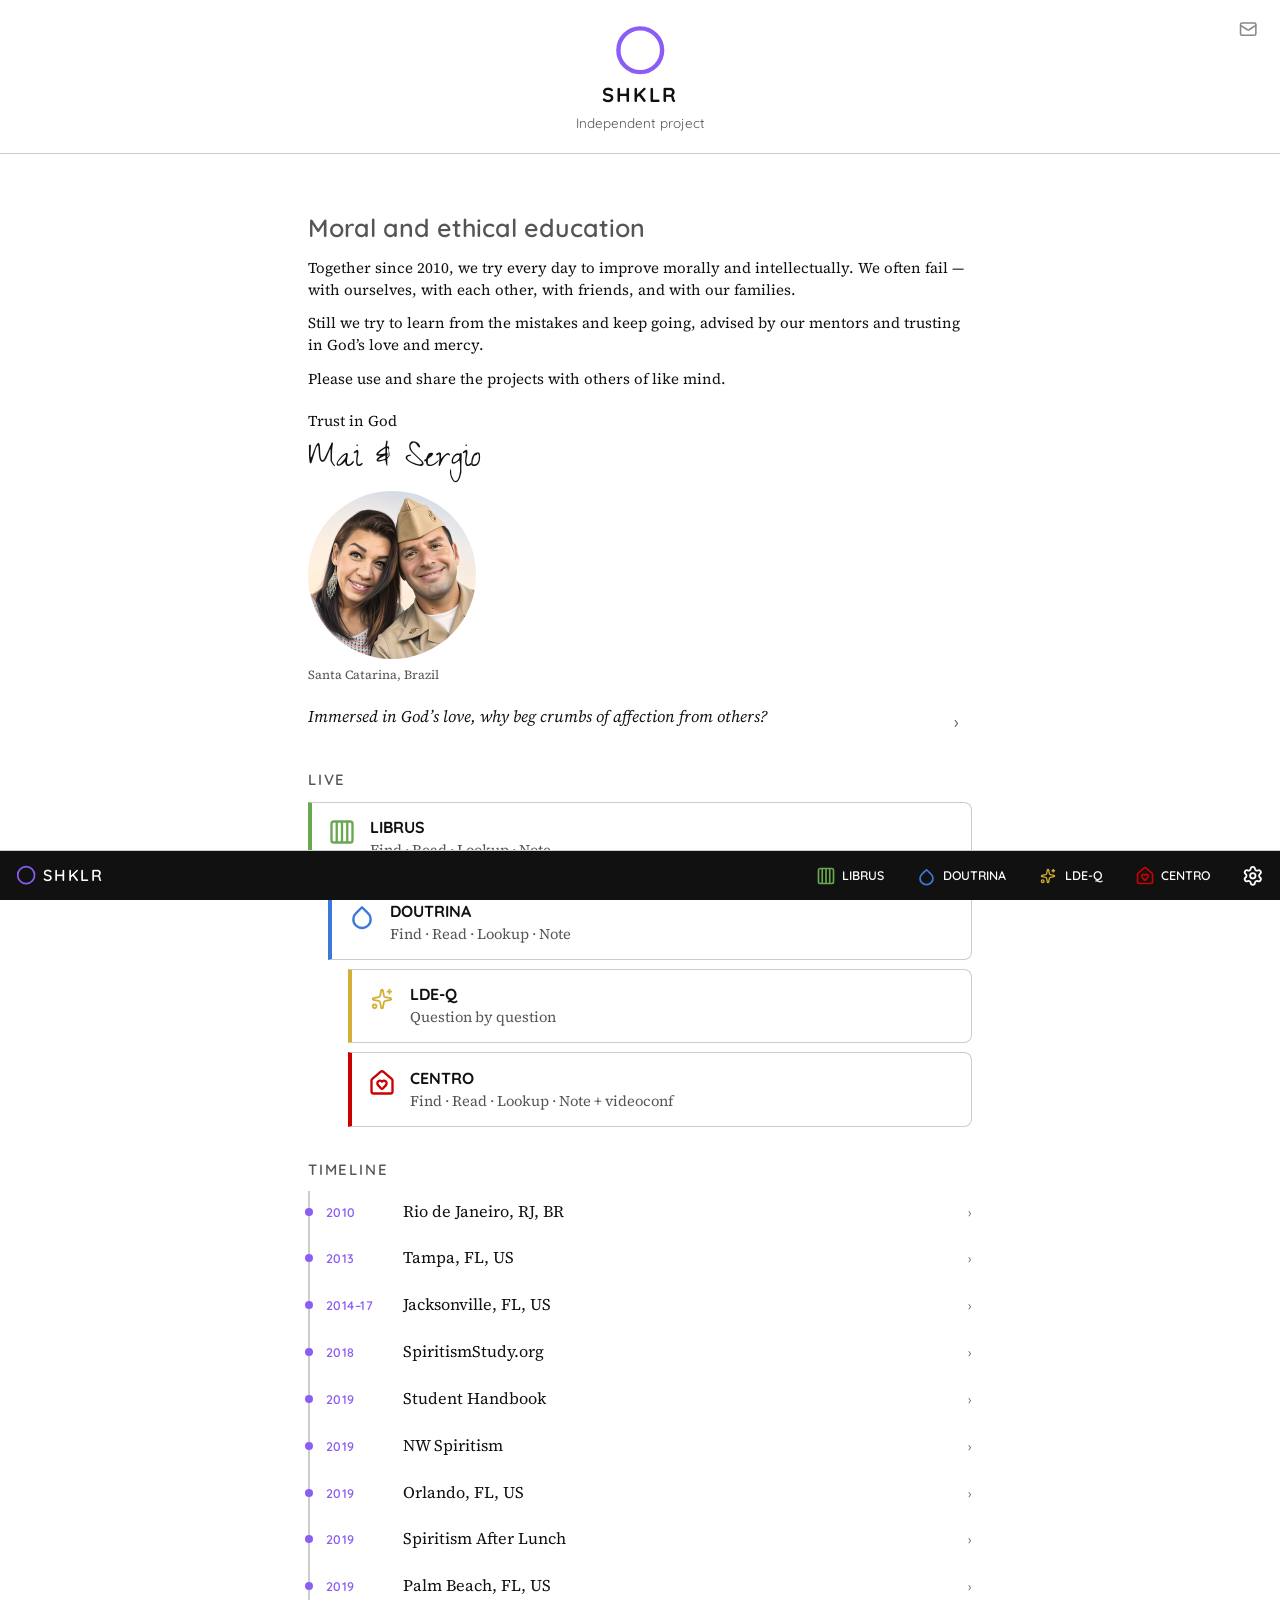
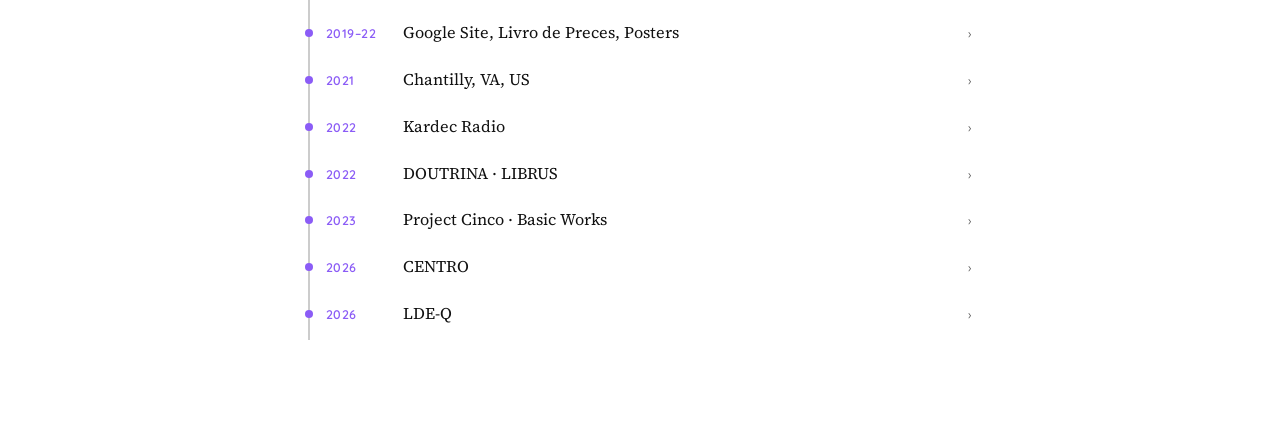
==== index.html @ 0d5dbac1 "Show location as Santa Catarina, Brasil/Brazil" ====
<!DOCTYPE html>
<html lang="pt-BR" data-theme="sys">
<head>
 <meta charset="utf-8">
 <meta name="viewport" content="width=device-width, initial-scale=1, viewport-fit=cover">
 <title>SHKLR</title>
 <meta name="description" content="SHKLR — independent project for moral and ethical education. Português e English.">
 <meta name="author" content="sergioSHKLR">
 <meta name="theme-color" content="#fff" media="(prefers-color-scheme: light)" id="meta-theme-color-light">
 <meta name="theme-color" content="#1a1a1a" media="(prefers-color-scheme: dark)" id="meta-theme-color-dark">
 <meta name="theme-color" content="#fff" id="meta-theme-color">
 <meta name="apple-mobile-web-app-title" content="SHKLR">
 <meta name="apple-mobile-web-app-status-bar-style" content="black-translucent">
 <meta name="apple-mobile-web-app-capable" content="yes">
 <meta name="mobile-web-app-capable" content="yes">
 <link rel="preconnect" href="https://fonts.googleapis.com">
 <link rel="preconnect" href="https://fonts.gstatic.com" crossorigin>
 <link rel="stylesheet" href="https://fonts.googleapis.com/css2?family=Quicksand:wght@500;600;700&family=Source+Serif+4:opsz,wght@8..60,400;8..60,600&family=Zeyada&display=swap" media="print" onload="this.media='all'">
 <noscript><link rel="stylesheet" href="https://fonts.googleapis.com/css2?family=Quicksand:wght@500;600;700&family=Source+Serif+4:opsz,wght@8..60,400;8..60,600&family=Zeyada&display=swap"></noscript>
 <link rel="icon" href="./favicon.svg?v=2" type="image/svg+xml">
 <link rel="apple-touch-icon" href="./pwa/shklr-apple-touch-icon.png" sizes="180x180">
 <link rel="manifest" href="./manifest.webmanifest">
 <link rel="stylesheet" href="./site.css?v=app2">

</head>
<body>
 <header id="mast"><a id="mail-link" href="https://mail.hover.com/" title="correio" aria-label="correio"><svg viewBox="0 0 24 24" fill="none" stroke="currentColor" stroke-width="2" stroke-linecap="round" stroke-linejoin="round" aria-hidden="true"><path d="m22 7-8.991 5.727a2 2 0 0 1-2.009 0L2 7"/><rect x="2" y="4" width="20" height="16" rx="2"/></svg></a><div class="library-mark" aria-hidden="true"><svg class="logo-mark" viewBox="0 0 24 24" fill="none" stroke="currentColor" stroke-width="2" stroke-linecap="round" stroke-linejoin="round" aria-hidden="true"><circle cx="12" cy="12" r="10"/></svg></div><h1 id="brand"><span>SHKLR</span></h1><p class="library-cta" id="tagline-pt">Projeto independente</p><p class="library-cta" id="tagline-en" hidden>Independent project</p></header>
<div class="wrap">
 <main id="panel-pt" lang="pt-BR">
 <h1>Educação moral e ética</h1>
 <p>Juntos desde 2010, todo dia tentamos nos aperfeiçoar na moralidade e na intelectualidade. Frequentemente falhamos — com nós mesmos, um com o outro, com amigos e com as famílias.</p>
 <p>Ainda assim, tentamos aprender com os erros e seguir em frente, aconselhados pelos mentores e confiantes no amor e na misericórdia de Deus.</p>
 <p>Use e compartilhe os projetos com quem pensa de modo semelhante.</p>
 <div class="sign"><p>Confiem em Deus</p><p class="names">Mai &amp; Sergio</p><button type="button" class="portrait" data-portrait="./images/us-illustrated.jpg" data-portrait-title-pt="Mai e Sergio" data-portrait-title-en="Mai and Sergio"><img src="./images/us-illustrated-card.jpg" width="168" height="168" alt="Mai e Sergio — ilustração"></button><p class="place">Santa Catarina, Brasil</p></div>
 <figure class="thought">
  <blockquote data-thought></blockquote>
  <button type="button" data-thought-next aria-label="Próximo pensamento">›</button>
 </figure>
 <h2>Ao vivo</h2>
 <nav class="live" aria-label="Ao vivo">
 <a class="card librus" href="https://librus.app"><img class="mark" src="./brand/librus-favicon-dark.svg" alt=""><span><strong>LIBRUS</strong><span class="muted">Ache · Leia · Consulte · Anote</span></span></a>
 <a class="card doutrina nest-1" href="https://doutrina.org"><img class="mark" src="./brand/doutrina-favicon-dark.svg" alt=""><span><strong>DOUTRINA</strong><span class="muted">Ache · Leia · Consulte · Anote</span></span></a>
 <a class="card lde-q nest-2" href="https://lde.doutrina.org"><img class="mark" src="./brand/lde-favicon.svg" alt=""><span><strong>LDE-Q</strong><span class="muted">Pergunta a pergunta</span></span></a>
 <a class="card centro nest-2" href="https://centro.doutrina.org"><img class="mark" src="./brand/centro-favicon-dark.svg" alt=""><span><strong>CENTRO</strong><span class="muted">Ache · Leia · Consulte · Anote + videoconf</span></span></a>
 </nav>
 <h2>Linha do Tempo</h2>
 <ol class="tl">
  <li><button type="button" aria-expanded="false"><time>2010</time><span class="ttl">Rio de Janeiro, RJ, BR</span><span class="chev" aria-hidden="true">›</span></button><div class="tl-body" hidden><p>6 de agosto, primeiro encontro presencial. O namoro começou online.</p></div></li>
  <li><button type="button" aria-expanded="false"><time>2013</time><span class="ttl">Tampa, FL, US</span><span class="chev" aria-hidden="true">›</span></button><div class="tl-body" hidden><p><a href="https://tampaspiritism.org/">André Luiz</a>, depois <a href="https://www.loveandwisdom.org/">Love &amp; Wisdom</a> (Largo, FL, US). Trabalhadores nos dois. Kardec em sequência, PT depois EN.</p></div></li>
  <li><button type="button" aria-expanded="false"><time>2014–17</time><span class="ttl">Jacksonville, FL, US</span><span class="chev" aria-hidden="true">›</span></button><div class="tl-body" hidden><p>Seeds of Love.</p></div></li>
  <li><button type="button" aria-expanded="false"><time>2018</time><span class="ttl">SpiritismStudy.org</span><span class="chev" aria-hidden="true">›</span></button><div class="tl-body" hidden><p>Começou.</p></div></li>
  <li><button type="button" aria-expanded="false"><time>2019</time><span class="ttl">Apostila de Estudante</span><span class="chev" aria-hidden="true">›</span></button><div class="tl-body" hidden><p><a href="https://www.amazon.com/dp/1796210897"><em>Spirits’ Book (Study Aid)</em></a> e <em>O Livro dos Espíritos: Apostila</em>. Só as perguntas. Fora de catálogo.</p></div></li>
  <li><button type="button" aria-expanded="false"><time>2019</time><span class="ttl">NW Spiritism</span><span class="chev" aria-hidden="true">›</span></button><div class="tl-body" hidden><p>19 mai 2019. <a href="https://www.youtube.com/watch?v=FshMkANhczw">Entrevista</a>, <a href="https://www.youtube.com/watch?v=MbuOY65CDBA">Brian Foster</a>. <a href="https://www.amazon.com/author/brianfoster">Livros</a>.</p></div></li>
  <li><button type="button" aria-expanded="false"><time>2019</time><span class="ttl">Orlando, FL, US</span><span class="chev" aria-hidden="true">›</span></button><div class="tl-body" hidden><p>12 jul 2019. <a href="https://www.youtube.com/watch?v=LefkDINBj0c">Haverão Falsos Cristos e Falsos Profetas</a>, na <a href="https://www.plenitudess.org/">Plenitude Spiritist Society</a>.</p></div></li>
  <li><button type="button" aria-expanded="false"><time>2019</time><span class="ttl">Spiritism After Lunch</span><span class="chev" aria-hidden="true">›</span></button><div class="tl-body" hidden><p><a href="https://www.youtube.com/watch?v=0mGbwvhNntQ">15 jul 2019</a>, <a href="https://www.youtube.com/watch?v=hU44GwVMAVU">16 jul 2019</a>. Discover Spiritism Network.</p></div></li>
  <li><button type="button" aria-expanded="false"><time>2019</time><span class="ttl">Palm Beach, FL, US</span><span class="chev" aria-hidden="true">›</span></button><div class="tl-body" hidden><p>24 out 2019. <a href="https://www.youtube.com/watch?v=7Dn8bGOyr0c">Spiritist Dissemination</a>.</p></div></li>
  <li><button type="button" aria-expanded="false"><time>2019–22</time><span class="ttl">Google Site, Livro de Preces, Posters</span><span class="chev" aria-hidden="true">›</span></button><div class="tl-body" hidden><p>O site de mil páginas era o mesmo corte. É a base do LDE-Q. shklr.org em 30 nov 2019. <a href="https://raw.githubusercontent.com/sergioSHKLR/shklr.org/main/.github/preces.pdf">Preces</a> (ESE 28). Posters 11×17: <a href="https://raw.githubusercontent.com/sergioSHKLR/shklr.org/main/.github/protector-portrait.pdf" data-poster data-png="./images/protector-portrait.png" data-title-pt="Protector" data-title-en="Protector">Protector</a>, <a href="https://raw.githubusercontent.com/sergioSHKLR/shklr.org/main/.github/anguish-portrait.pdf" data-poster data-png="./images/anguish-portrait.png" data-title-pt="Anguish" data-title-en="Anguish">Anguish</a>.</p></div></li>
  <li><button type="button" aria-expanded="false"><time>2021</time><span class="ttl">Chantilly, VA, US</span><span class="chev" aria-hidden="true">›</span></button><div class="tl-body" hidden><p>29 jun 2021. <a href="https://www.youtube.com/watch?v=7CuXui7pMqY">Prayers for the Soul</a> e <a href="https://www.youtube.com/watch?v=nRCuEHjNk9E">Seek and You Shall Find</a>, na <a href="https://www.ssvirginia.org">Spiritist Society of Virginia</a>.</p></div></li>
  <li><button type="button" aria-expanded="false"><time>2022</time><span class="ttl">Kardec Radio</span><span class="chev" aria-hidden="true">›</span></button><div class="tl-body" hidden><p>2 out 2022. <a href="https://www.youtube.com/watch?v=p3vUbQEjYKI">Entrevista</a>, Vanessa Anseloni.</p></div></li>
  <li><button type="button" aria-expanded="false"><time>2022</time><span class="ttl">DOUTRINA · LIBRUS</span><span class="chev" aria-hidden="true">›</span></button><div class="tl-body" hidden><p>doutrina.org em 22 mai 2022, em Tampa, FL, US. LIBRUS no mesmo ano. Depois Santa Catarina, Brasil, Richmond, TX, US, Rosenberg, TX, US e de volta a Santa Catarina, Brasil. Fonte, sequência, consulta, anotação.</p></div></li>
  <li><button type="button" aria-expanded="false"><time>2023</time><span class="ttl">Projeto Cinco · Obras Básicas</span><span class="chev" aria-hidden="true">›</span></button><div class="tl-body" hidden><p>Cinco: cinco obras, 5 páginas/dia, <a href="https://calendar.google.com/calendar/embed?src=cg95tgf9arl4uhneck72bf7fnk%40group.calendar.google.com&ctz=America%2FChicago">calendário público</a>. Encerrado como método. <a href="https://raw.githubusercontent.com/sergioSHKLR/shklr.org/main/.github/obras-b%C3%A1sicas.pdf" data-poster data-png="./images/obras-b%C3%A1sicas.png" data-title-pt="Obras básicas" data-title-en="Basic works">Obras básicas</a> permanece como arquivo.</p></div></li>
  <li><button type="button" aria-expanded="false"><time>2026</time><span class="ttl">CENTRO</span><span class="chev" aria-hidden="true">›</span></button><div class="tl-body" hidden><p>centro.doutrina.org. A casa.</p></div></li>
  <li><button type="button" aria-expanded="false"><time>2026</time><span class="ttl">LDE-Q</span><span class="chev" aria-hidden="true">›</span></button><div class="tl-body" hidden><p>lde.doutrina.org. O Livro dos Espíritos, pergunta a pergunta, a partir do site de mil páginas. Anote, comente, compartilhe.</p></div></li>
 </ol>
 </main>
 <main id="panel-en" lang="en" hidden>
 <h1>Moral and ethical education</h1>
 <p>Together since 2010, we try every day to improve morally and intellectually. We often fail — with ourselves, with each other, with friends, and with our families.</p>
 <p>Still we try to learn from the mistakes and keep going, advised by our mentors and trusting in God’s love and mercy.</p>
 <p>Please use and share the projects with others of like mind.</p>
 <div class="sign"><p>Trust in God</p><p class="names">Mai &amp; Sergio</p><button type="button" class="portrait" data-portrait="./images/us-illustrated.jpg" data-portrait-title-pt="Mai e Sergio" data-portrait-title-en="Mai and Sergio"><img src="./images/us-illustrated-card.jpg" width="168" height="168" alt="Mai and Sergio — illustration"></button><p class="place">Santa Catarina, Brazil</p></div>
 <figure class="thought">
  <blockquote data-thought></blockquote>
  <button type="button" data-thought-next aria-label="Next thought">›</button>
 </figure>
 <h2>Live</h2>
 <nav class="live" aria-label="Live">
 <a class="card librus" href="https://librus.app"><img class="mark" src="./brand/librus-favicon-dark.svg" alt=""><span><strong>LIBRUS</strong><span class="muted">Find · Read · Lookup · Note</span></span></a>
 <a class="card doutrina nest-1" href="https://doutrina.org"><img class="mark" src="./brand/doutrina-favicon-dark.svg" alt=""><span><strong>DOUTRINA</strong><span class="muted">Find · Read · Lookup · Note</span></span></a>
 <a class="card lde-q nest-2" href="https://lde.doutrina.org"><img class="mark" src="./brand/lde-favicon.svg" alt=""><span><strong>LDE-Q</strong><span class="muted">Question by question</span></span></a>
 <a class="card centro nest-2" href="https://centro.doutrina.org"><img class="mark" src="./brand/centro-favicon-dark.svg" alt=""><span><strong>CENTRO</strong><span class="muted">Find · Read · Lookup · Note + videoconf</span></span></a>
 </nav>
 <h2>Timeline</h2>
 <ol class="tl">
  <li><button type="button" aria-expanded="false"><time>2010</time><span class="ttl">Rio de Janeiro, RJ, BR</span><span class="chev" aria-hidden="true">›</span></button><div class="tl-body" hidden><p>6 August, first meeting in person. Dating had begun online.</p></div></li>
  <li><button type="button" aria-expanded="false"><time>2013</time><span class="ttl">Tampa, FL, US</span><span class="chev" aria-hidden="true">›</span></button><div class="tl-body" hidden><p><a href="https://tampaspiritism.org/">André Luiz</a>, then <a href="https://www.loveandwisdom.org/">Love &amp; Wisdom</a> (Largo, FL, US). Workers at both. Kardec in sequence, PT then EN.</p></div></li>
  <li><button type="button" aria-expanded="false"><time>2014–17</time><span class="ttl">Jacksonville, FL, US</span><span class="chev" aria-hidden="true">›</span></button><div class="tl-body" hidden><p>Seeds of Love.</p></div></li>
  <li><button type="button" aria-expanded="false"><time>2018</time><span class="ttl">SpiritismStudy.org</span><span class="chev" aria-hidden="true">›</span></button><div class="tl-body" hidden><p>Started.</p></div></li>
  <li><button type="button" aria-expanded="false"><time>2019</time><span class="ttl">Student Handbook</span><span class="chev" aria-hidden="true">›</span></button><div class="tl-body" hidden><p><a href="https://www.amazon.com/dp/1796210897"><em>Spirits’ Book (Study Aid)</em></a> and <em>O Livro dos Espíritos: Apostila</em>. Questions only. Out of print.</p></div></li>
  <li><button type="button" aria-expanded="false"><time>2019</time><span class="ttl">NW Spiritism</span><span class="chev" aria-hidden="true">›</span></button><div class="tl-body" hidden><p>19 May 2019. <a href="https://www.youtube.com/watch?v=FshMkANhczw">Interview</a>, <a href="https://www.youtube.com/watch?v=MbuOY65CDBA">Brian Foster</a>. <a href="https://www.amazon.com/author/brianfoster">Books</a>.</p></div></li>
  <li><button type="button" aria-expanded="false"><time>2019</time><span class="ttl">Orlando, FL, US</span><span class="chev" aria-hidden="true">›</span></button><div class="tl-body" hidden><p>12 Jul 2019. <a href="https://www.youtube.com/watch?v=LefkDINBj0c">Haverão Falsos Cristos e Falsos Profetas</a>, at the <a href="https://www.plenitudess.org/">Plenitude Spiritist Society</a>.</p></div></li>
  <li><button type="button" aria-expanded="false"><time>2019</time><span class="ttl">Spiritism After Lunch</span><span class="chev" aria-hidden="true">›</span></button><div class="tl-body" hidden><p><a href="https://www.youtube.com/watch?v=0mGbwvhNntQ">15 Jul 2019</a>, <a href="https://www.youtube.com/watch?v=hU44GwVMAVU">16 Jul 2019</a>. Discover Spiritism Network.</p></div></li>
  <li><button type="button" aria-expanded="false"><time>2019</time><span class="ttl">Palm Beach, FL, US</span><span class="chev" aria-hidden="true">›</span></button><div class="tl-body" hidden><p>24 Oct 2019. <a href="https://www.youtube.com/watch?v=7Dn8bGOyr0c">Spiritist Dissemination</a>.</p></div></li>
  <li><button type="button" aria-expanded="false"><time>2019–22</time><span class="ttl">Google Site, Livro de Preces, Posters</span><span class="chev" aria-hidden="true">›</span></button><div class="tl-body" hidden><p>The thousand-page site was the same cut. It is the basis of LDE-Q. shklr.org 30 Nov 2019. <a href="https://raw.githubusercontent.com/sergioSHKLR/shklr.org/main/.github/preces.pdf">Prayers</a> (Gospel ch. 28). 11×17 posters: <a href="https://raw.githubusercontent.com/sergioSHKLR/shklr.org/main/.github/protector-portrait.pdf" data-poster data-png="./images/protector-portrait.png" data-title-pt="Protector" data-title-en="Protector">Protector</a>, <a href="https://raw.githubusercontent.com/sergioSHKLR/shklr.org/main/.github/anguish-portrait.pdf" data-poster data-png="./images/anguish-portrait.png" data-title-pt="Anguish" data-title-en="Anguish">Anguish</a>.</p></div></li>
  <li><button type="button" aria-expanded="false"><time>2021</time><span class="ttl">Chantilly, VA, US</span><span class="chev" aria-hidden="true">›</span></button><div class="tl-body" hidden><p>29 Jun 2021. <a href="https://www.youtube.com/watch?v=7CuXui7pMqY">Prayers for the Soul</a> and <a href="https://www.youtube.com/watch?v=nRCuEHjNk9E">Seek and You Shall Find</a>, at the <a href="https://www.ssvirginia.org">Spiritist Society of Virginia</a>.</p></div></li>
  <li><button type="button" aria-expanded="false"><time>2022</time><span class="ttl">Kardec Radio</span><span class="chev" aria-hidden="true">›</span></button><div class="tl-body" hidden><p>2 Oct 2022. <a href="https://www.youtube.com/watch?v=p3vUbQEjYKI">Interview</a>, Vanessa Anseloni.</p></div></li>
  <li><button type="button" aria-expanded="false"><time>2022</time><span class="ttl">DOUTRINA · LIBRUS</span><span class="chev" aria-hidden="true">›</span></button><div class="tl-body" hidden><p>doutrina.org 22 May 2022, in Tampa, FL, US. LIBRUS the same year. Then Santa Catarina, Brazil, Richmond, TX, US, Rosenberg, TX, US, and back to Santa Catarina, Brazil. Source, sequence, lookup, note.</p></div></li>
  <li><button type="button" aria-expanded="false"><time>2023</time><span class="ttl">Project Cinco · Basic Works</span><span class="chev" aria-hidden="true">›</span></button><div class="tl-body" hidden><p>Cinco: five works, 5 pages/day, <a href="https://calendar.google.com/calendar/embed?src=cg95tgf9arl4uhneck72bf7fnk%40group.calendar.google.com&ctz=America%2FChicago">public calendar</a>. Method closed. <a href="https://raw.githubusercontent.com/sergioSHKLR/shklr.org/main/.github/obras-b%C3%A1sicas.pdf" data-poster data-png="./images/obras-b%C3%A1sicas.png" data-title-pt="Obras básicas" data-title-en="Basic works">Basic works</a> remains as a file.</p></div></li>
  <li><button type="button" aria-expanded="false"><time>2026</time><span class="ttl">CENTRO</span><span class="chev" aria-hidden="true">›</span></button><div class="tl-body" hidden><p>centro.doutrina.org. The house.</p></div></li>
  <li><button type="button" aria-expanded="false"><time>2026</time><span class="ttl">LDE-Q</span><span class="chev" aria-hidden="true">›</span></button><div class="tl-body" hidden><p>lde.doutrina.org. The Spirits’ Book, question by question, from the thousand-page site. Note, comment, share.</p></div></li>
 </ol>
 </main>
 </div>
 <footer id="bar">
 <span id="bar-title"><svg class="logo-mark" viewBox="0 0 24 24" fill="none" stroke="currentColor" stroke-width="2" stroke-linecap="round" stroke-linejoin="round" aria-hidden="true"><circle cx="12" cy="12" r="10"/></svg> SHKLR</span>
 <div id="bar-end">
 <a href="https://librus.app" title="LIBRUS"><img src="./brand/librus-favicon-dark.svg" alt=""><span>LIBRUS</span></a>
 <a href="https://doutrina.org" title="DOUTRINA"><img src="./brand/doutrina-favicon-dark.svg" alt=""><span>DOUTRINA</span></a>
 <a href="https://lde.doutrina.org" title="LDE-Q"><img src="./brand/lde-favicon.svg" alt=""><span>LDE-Q</span></a>
 <a href="https://centro.doutrina.org" title="CENTRO"><img src="./brand/centro-favicon-dark.svg" alt=""><span>CENTRO</span></a>
<button type="button" id="btn-settings" aria-expanded="false" aria-controls="settings" title="Ajustes" aria-label="Ajustes"><svg viewBox="0 0 24 24" fill="none" stroke="currentColor" stroke-width="2" stroke-linecap="round" stroke-linejoin="round" aria-hidden="true"><path d="M9.671 4.136a2.34 2.34 0 0 1 4.659 0 2.34 2.34 0 0 0 3.319 1.915 2.34 2.34 0 0 1 2.33 4.033 2.34 2.34 0 0 0 0 3.831 2.34 2.34 0 0 1-2.33 4.033 2.34 2.34 0 0 0-3.319 1.915 2.34 2.34 0 0 1-4.659 0 2.34 2.34 0 0 0-3.32-1.915 2.34 2.34 0 0 1-2.33-4.033 2.34 2.34 0 0 0 0-3.831A2.34 2.34 0 0 1 6.35 6.051a2.34 2.34 0 0 0 3.319-1.915"/><circle cx="12" cy="12" r="3"/></svg></button>
 </div>
 </footer>
 <div id="scrim" hidden></div>
<div id="viewer" class="modal" hidden role="dialog" aria-modal="true" aria-labelledby="viewer-title">
<header><span id="viewer-title"></span><a id="viewer-pdf" class="viewer-pdf" hidden>PDF</a><button type="button" id="btn-close-viewer" aria-label="Close"><svg viewBox="0 0 24 24" fill="none" stroke="currentColor" stroke-width="2" stroke-linecap="round" stroke-linejoin="round" aria-hidden="true"><path d="M18 6 6 18"/><path d="m6 6 12 12"/></svg></button></header>
<div class="stage"><img id="viewer-img" alt="" hidden><iframe id="viewer-frame" title="PDF" hidden></iframe></div>
</div>
<div id="settings" class="modal" hidden role="dialog" aria-modal="true" aria-labelledby="settings-title">
 <header>
 <span id="settings-title">Ajustes</span>
 <button type="button" id="btn-close-settings" aria-label="Close"><svg viewBox="0 0 24 24" fill="none" stroke="currentColor" stroke-width="2" stroke-linecap="round" stroke-linejoin="round" aria-hidden="true"><path d="M18 6 6 18"/><path d="m6 6 12 12"/></svg></button>
 </header>
 <div>
 <fieldset>
 <legend id="set-lang-legend">Idioma</legend>
 <label><input type="radio" name="ui-lang" value="pt" checked> <span>Português</span></label>
 <label><input type="radio" name="ui-lang" value="en"> <span>English</span></label>
 </fieldset>
 <fieldset>
 <legend id="set-theme-legend">Tema</legend>
 <label><input type="radio" name="ui-theme" value="sys" checked> <span id="set-sys">Sistema</span></label>
 <label><input type="radio" name="ui-theme" value="light"> <span id="set-light">Claro</span></label>
 <label><input type="radio" name="ui-theme" value="dark"> <span id="set-dark">Escuro</span></label>
 </fieldset>
 <fieldset>
 <legend id="set-about-legend">Sobre</legend>
 <p class="settings-meta"><span class="settings-ver"></span></p>
 <p class="settings-meta"><a id="set-legal" href="./legal/">Aviso legal</a></p>
 </fieldset>
 </div>
 </div>
 <script src="./site.js?v=app2" defer></script>
 <script src="./upd.js?v=app3" defer></script>
</body>
</html>
---- site.css ----
:root, html[data-theme="dark"] {
 color-scheme: dark;
 --bg: #1a1a1a; --fg: #f0f0f0; --muted: #a0a0a0; --line: #333; --lift: #242424;
 --librus: #6aa84f; --doutrina: #3c78d8; --centro: #cc0000; --lde: #d4af37; --shklr: #8b5cf6; --brand: #8b5cf6;
 --bar: #000; --bar-fg: #fff; --border: #444;
 --sans: "Quicksand", system-ui, sans-serif;
 --serif: "Source Serif 4", "Source Serif Pro", Georgia, "Times New Roman", serif;
 --hand: "Zeyada", cursive;
 --chrome: 50px; --ctrl-h: 50px;
 --safe-bottom: env(safe-area-inset-bottom, 0px);
 --chrome-bottom: calc(var(--chrome) + var(--safe-bottom));
 }
 html[data-theme="light"] {
 color-scheme: light;
 --bg: #fff; --fg: #111; --muted: #555; --line: #ccc; --lift: #ececec;
 --librus: #6aa84f; --doutrina: #3c78d8; --centro: #cc0000; --lde: #d4af37; --shklr: #8b5cf6; --brand: #8b5cf6;
 --bar: #111; --bar-fg: #fff; --border: #ccc;
 }
 @media (prefers-color-scheme: light) {
 html[data-theme="sys"] {
 color-scheme: light;
 --bg: #fff; --fg: #111; --muted: #555; --line: #ccc; --lift: #ece8e0;
 --librus: #6aa84f; --doutrina: #3c78d8; --centro: #cc0000; --lde: #d4af37; --shklr: #8b5cf6; --brand: #8b5cf6;
 --bar: #111; --bar-fg: #fff; --border: #ccc;
 }
 }
 * { box-sizing: border-box; }
 body { margin: 0; background: var(--bg); color: var(--fg); font-family: var(--serif); font-size: 15px; line-height: 1.45; }
 .wrap { max-width: 44rem; margin: 0 auto; padding: 1.5rem 1.25rem calc(var(--chrome-bottom) + 2rem); }
 header { text-align: center; margin-bottom: 2rem; }
 .logo-mark { width: 1.15em; height: 1.15em; color: var(--brand); }
 #bar-title .logo-mark { width: calc(1.35 * 15px); height: calc(1.35 * 15px); flex: none; }
 #bar button { background: transparent; border: none; border-radius: 0; color: var(--bar-fg); cursor: pointer; height: var(--ctrl-h); min-width: var(--ctrl-h); padding: 0 1rem; display: inline-flex; align-items: center; justify-content: center; font-family: var(--sans); }
 #bar button:hover, #bar button[aria-expanded="true"] { background: rgba(255,255,255,0.12); }
 #bar button svg { width: 1.35rem; height: 1.35rem; display: block; }
 #scrim { position: fixed; inset: 0; z-index: 520; background: rgba(0,0,0,.4); opacity: 0; pointer-events: none; transition: opacity .28s ease; }
 #scrim.is-open { opacity: 1; pointer-events: auto; display: block !important; }
 #settings, #contact, #viewer { position: fixed; left: 50%; top: 50%; background: var(--lift); color: var(--fg); border: 1px solid var(--line); border-radius: 12px; z-index: 530; display: flex; flex-direction: column; box-shadow: 0 16px 48px rgba(0,0,0,.28); transform: translate(-50%, -46%) scale(.96); opacity: 0; pointer-events: none; transition: transform .24s cubic-bezier(.22,1,.36,1), opacity .24s ease; }
 #settings { width: min(420px, 92vw); max-height: min(80vh, calc(100% - var(--chrome-bottom) - 2rem)); background: #fff; }
 html[data-theme="dark"] #settings { background: #0a0a0a; }
 @media (prefers-color-scheme: dark) { html[data-theme="sys"] #settings { background: #0a0a0a; } }
 #contact { width: min(640px, 94vw); max-height: min(86vh, calc(100% - var(--chrome-bottom) - 2rem)); }
 #viewer { width: min(980px, 96vw); height: min(88vh, calc(100% - var(--chrome-bottom) - 1.25rem)); }
 #settings.is-open, #contact.is-open, #viewer.is-open { transform: translate(-50%, -50%) scale(1); opacity: 1; pointer-events: auto; display: flex !important; }
 #settings > header, #contact > header, #viewer > header { display: flex; align-items: center; justify-content: space-between; flex: 0 0 var(--ctrl-h); height: var(--ctrl-h); padding: 0 .5rem 0 1rem; border-bottom: 1px solid var(--line); font-family: var(--sans); font-weight: 600; font-size: 15px; gap: .5rem; }
 #settings > header button, #contact > header button, #viewer > header button { width: var(--ctrl-h); height: var(--ctrl-h); padding: 0; border: none; background: transparent; color: var(--fg); display: flex; align-items: center; justify-content: center; cursor: pointer; flex: none; }
 #settings > header svg, #contact > header svg, #viewer > header svg { width: 1.25rem; height: 1.25rem; }
 #settings, #settings * { font-family: var(--sans); font-size: 15px; }
 #settings > div { padding: 1rem; overflow: auto; display: flex; flex-direction: column; gap: 1.25rem; }
 #settings .modal-hint { margin: 0; font-size: .85rem; color: var(--muted); line-height: 1.4; }
 #settings fieldset { border: 1px solid var(--line); border-radius: 10px; margin: 0; padding: .75rem 1rem; display: flex; flex-direction: column; gap: .45rem; }
 #settings legend { padding: 0 .35rem; font-size: 15px; color: var(--muted); }
 #settings label { display: flex; align-items: center; gap: .5rem; cursor: pointer; }
 #contact iframe { width: 100%; flex: 1 1 auto; min-height: 420px; border: 0; background: #fff; }
 #viewer > header a.viewer-pdf {
  margin-left: auto;
  font-family: var(--sans);
  font-size: .78rem;
  font-weight: 600;
  color: var(--fg);
  text-decoration: none;
  padding: .35rem .75rem;
  border: 1px solid var(--line);
  border-radius: 999px;
  white-space: nowrap;
}
#viewer > header a.viewer-pdf:hover { background: var(--lift); }
 #viewer .stage { flex: 1 1 auto; min-height: 0; overflow: auto; background: #111; display: flex; align-items: center; justify-content: center; }
 #viewer .stage img { max-width: 100%; max-height: 100%; object-fit: contain; }
 #viewer .stage iframe { width: 100%; height: 100%; border: 0; background: #fff; }
 h1 { font-family: var(--sans); font-size: 1.56rem; font-weight: 600; margin: 0 0 .7rem; color: var(--muted); }
 h2 { font-family: var(--sans); font-size: 0.936rem; font-weight: 600; letter-spacing: .12em; text-transform: uppercase; color: var(--muted); margin: 2rem 0 .65rem; }
 p { margin: 0 0 .75rem; }
 .muted { color: var(--muted); font-size: .92rem; }
 .sign { text-align: left; margin: 1.25rem 0 1.75rem; }
 .sign .names { font-family: var(--hand); font-size: 2.4rem; margin: .2rem 0 .55rem; line-height: 1; }
 .sign .place { margin: .45rem 0 0; font-family: var(--serif); font-size: .78rem; color: var(--muted); }
 .sign img { width: 168px; height: 168px; border-radius: 50%; object-fit: cover; display: block; }
 .sign button.portrait { display: block; width: 168px; max-width: 168px; margin: 0; margin-right: auto; text-align: left; padding: 0; border: 0; background: none; cursor: pointer; border-radius: 50%; }
 .card { display: flex; gap: .85rem; align-items: flex-start; color: var(--fg); text-decoration: none; border: 1px solid var(--line); border-left-width: 4px; border-radius: 0 8px 8px 0; padding: .85rem 1rem; margin: 0 0 .55rem; }
 .card:hover { background: var(--lift); }
 .card.librus { border-left-color: var(--librus); }
 .card.doutrina { border-left-color: var(--doutrina); }
 .card.lde-q { border-left-color: var(--lde); }
 .card.centro { border-left-color: var(--centro); }
 .card.nest-1 { margin-left: 1.25rem; }
 .card.nest-2 { margin-left: 2.5rem; }
 .card img.mark { width: 28px; height: 28px; flex: none; margin-top: 2px; }
 .card strong { display: block; font-family: var(--sans); font-size: 1rem; }
 .legal { font-size: .72rem; line-height: 1.45; color: var(--muted); }
#settings .settings-meta { margin: 0; }
#settings .settings-meta a { color: var(--brand); font-weight: 600; text-decoration: none; }
#settings .settings-meta a:hover { text-decoration: underline; }
 #bar { position: fixed; left: 0; right: 0; bottom: 0; z-index: 500; box-sizing: border-box; height: var(--chrome-bottom); min-height: var(--chrome-bottom); display: flex; align-items: stretch; padding-bottom: var(--safe-bottom); background: var(--bar); color: var(--bar-fg); border-top: 1px solid var(--border); font-family: var(--sans); }
 #bar-title { flex: 1 1 auto; min-width: 0; align-self: center; margin: 0; padding: 0 0.5rem 0 1rem; font-size: 1rem; font-weight: 600; letter-spacing: .1em; white-space: nowrap; overflow: hidden; text-overflow: ellipsis; color: var(--bar-fg); user-select: none; display: inline-flex; align-items: center; gap: .45rem; }
 #bar-end { display: flex; align-items: stretch; margin-left: auto; }
 #bar a { background: transparent; color: var(--bar-fg); text-decoration: none; height: var(--chrome); min-width: var(--chrome); padding: 0 1rem; display: inline-flex; align-items: center; justify-content: center; gap: 0.4rem; font-family: var(--sans); font-size: 0.78rem; font-weight: 600; }
 #bar a#bar-title {
  justify-content: flex-start;
  min-width: 0;
  flex: 1 1 auto;
  padding: 0 .5rem 0 1rem;
  font-size: 1rem;
  letter-spacing: .1em;
}
 #bar a:hover { background: rgba(255,255,255,0.12); }
 #bar a img { width: calc(1.35 * 15px); height: calc(1.35 * 15px); }
 @media (max-width: 720px) { #bar a span { display: none; } }
 [hidden] { display: none !important; }
#mast {
  box-sizing: border-box; width: 100vw; max-width: 100vw; position: relative;
  left: 50%; right: 50%; margin-left: -50vw; margin-right: -50vw;
  padding: 1.5rem 1.25rem 1.25rem; background: #fff; color: #111;
  display: flex; flex-direction: column; align-items: center; justify-content: center;
  text-align: center; gap: calc(0.45 * 15px); border-bottom: 1px solid var(--line); font-family: var(--sans);
}
html[data-theme="dark"] #mast { background: #111; color: #f0f0f0; border-bottom-color: #333; }
@media (prefers-color-scheme: dark) {
  html[data-theme="sys"] #mast { background: #111; color: #f0f0f0; border-bottom-color: #333; }
}
#mast .library-mark { width: calc(3.5 * 15px); height: calc(3.5 * 15px); color: var(--brand); display: flex; align-items: center; justify-content: center; }
#mast .library-mark svg { width: calc(3.5 * 15px); height: calc(3.5 * 15px); }
#mast h1 { margin: 0; font-family: var(--sans); font-size: calc(1.35 * 15px); font-weight: 700; letter-spacing: 0.1em; line-height: 1.2; color: var(--fg); }
#mast .library-cta { margin: 0; font-size: calc(0.9 * 15px); line-height: 1.35; color: #555; font-weight: 400; }
html[data-theme="dark"] #mast .library-cta { color: #a0a0a0; }
@media (prefers-color-scheme: dark) { html[data-theme="sys"] #mast .library-cta { color: #a0a0a0; } }
#mail-link { position: absolute; top: .6rem; right: .75rem; width: 40px; height: 40px; display: flex; align-items: center; justify-content: center; color: #888; text-decoration: none; border-radius: 8px; }
#mail-link:hover { color: var(--fg); background: rgba(0,0,0,.06); }
html[data-theme="dark"] #mail-link:hover { background: rgba(255,255,255,.08); }
#mail-link svg { width: 1.15rem; height: 1.15rem; }
#bar a#btn-wa svg { width: 1.35rem; height: 1.35rem; display: block; }
.tl { list-style: none; margin: 0; padding: 0; border-left: 2px solid var(--line); }
.tl li { position: relative; padding: 0 0 .35rem 1rem; }
.tl li::before { content: ""; position: absolute; left: -5px; top: 1.05rem; width: 8px; height: 8px; border-radius: 50%; background: var(--brand); }
.tl button { width: 100%; display: grid; grid-template-columns: 4.2rem 1fr auto; gap: .6rem; align-items: baseline; text-align: left; padding: .55rem 0; border: 0; background: none; color: inherit; font: inherit; cursor: pointer; }
.tl button time { font-family: var(--sans); font-size: .78rem; font-weight: 600; color: var(--brand); letter-spacing: .04em; }
.tl button .ttl { font-size: 1.02rem; }
.tl button .chev { color: var(--muted); font-size: .8rem; font-family: var(--sans); }
.tl button[aria-expanded="true"] .chev { transform: rotate(90deg); }
.tl-body { padding: 0 0 .85rem; color: var(--muted); font-size: .92rem; }
.tl-body p { margin: 0 0 .45rem; }
.tl-body a { color: var(--fg); }
.thought { margin: -0.4rem 0 1.75rem; padding: 0; display: grid; grid-template-columns: 1fr auto; gap: .6rem; align-items: start; }
.thought blockquote { margin: 0; font-size: 1.02rem; line-height: 1.45; color: var(--fg); font-style: italic; }
.thought button { width: 2rem; height: 2rem; border: 0; border-radius: 0; background: transparent; color: var(--muted); cursor: pointer; font-size: 1.1rem; line-height: 1; font-family: var(--sans); }
.thought button:hover { background: var(--lift); }
@media (max-width: 640px) {
  #viewer { width: 100vw; height: calc(100% - var(--chrome-bottom)); max-height: none; border-radius: 0; left: 0; top: 0; transform: none; }
  #viewer.is-open { transform: none; left: 0; top: 0; }
}
 
@media (display-mode: standalone), (display-mode: minimal-ui) {
  body { min-height: 100dvh; }
}
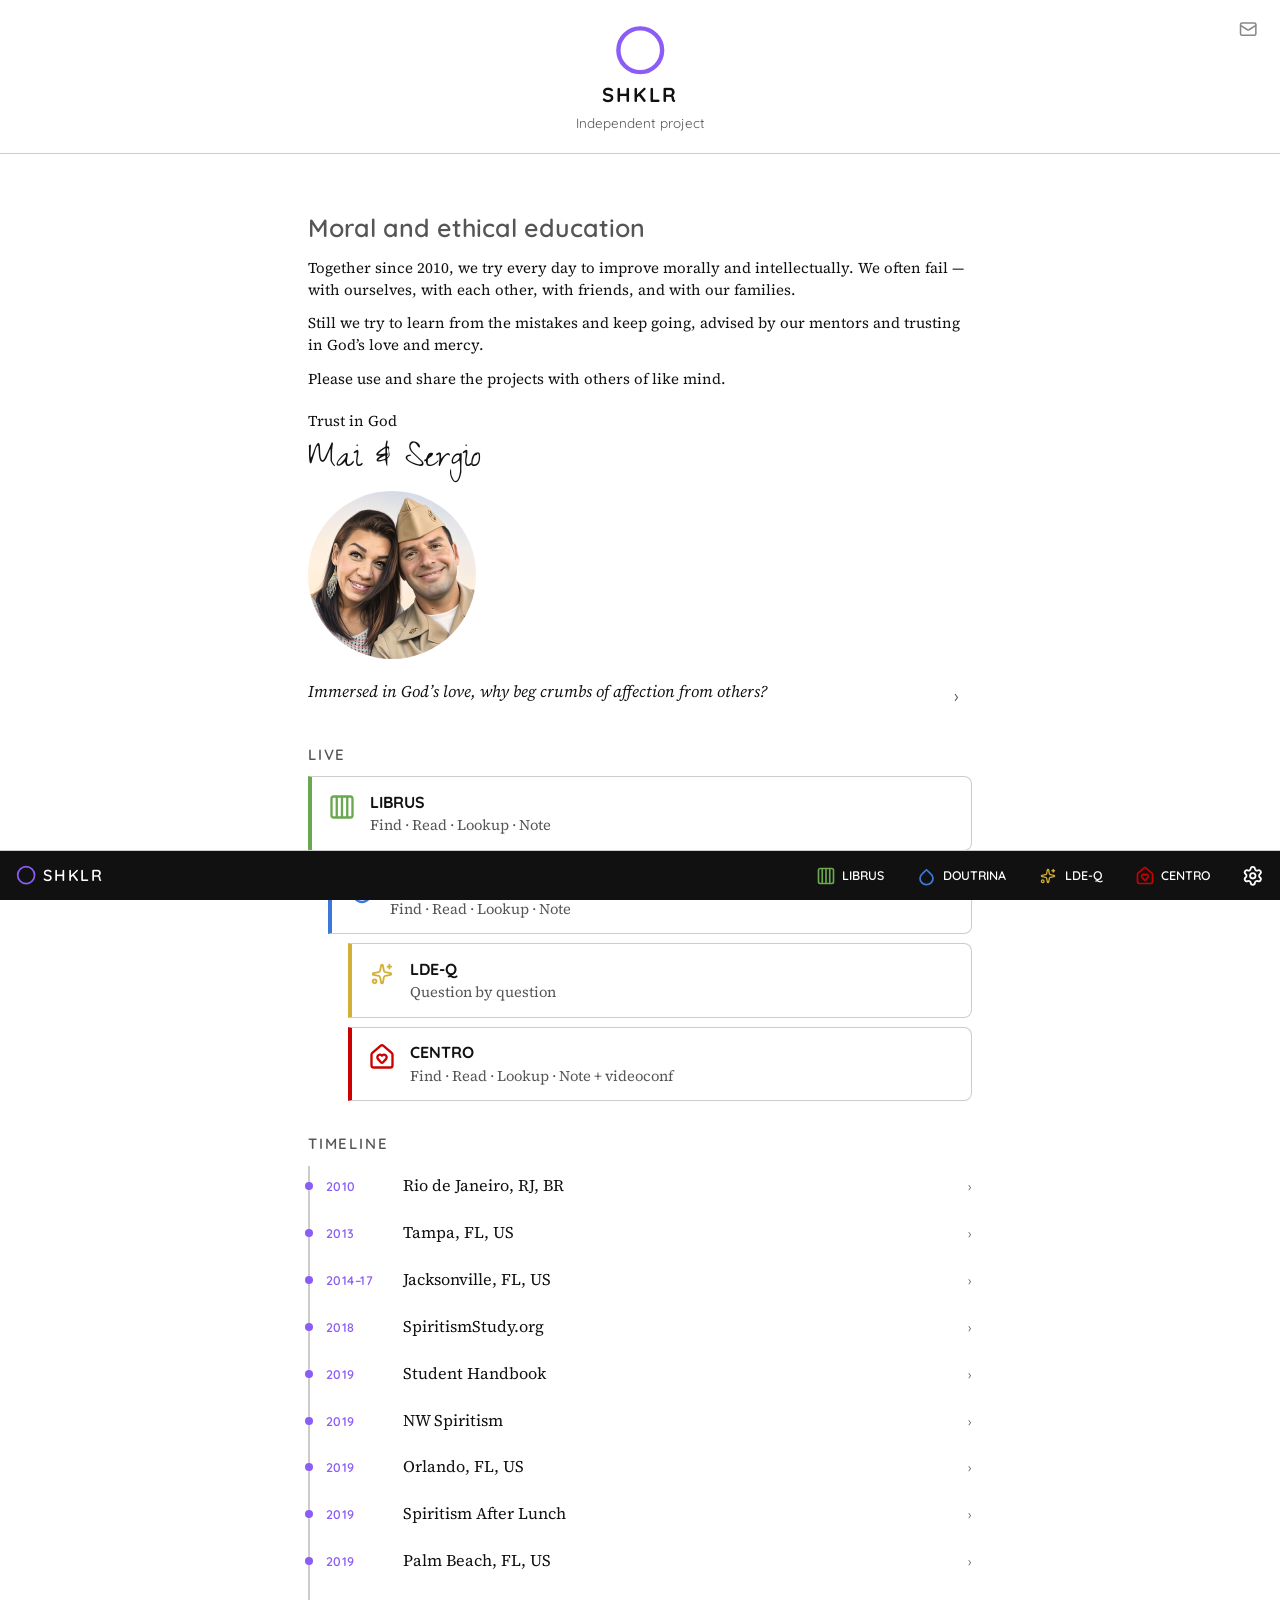
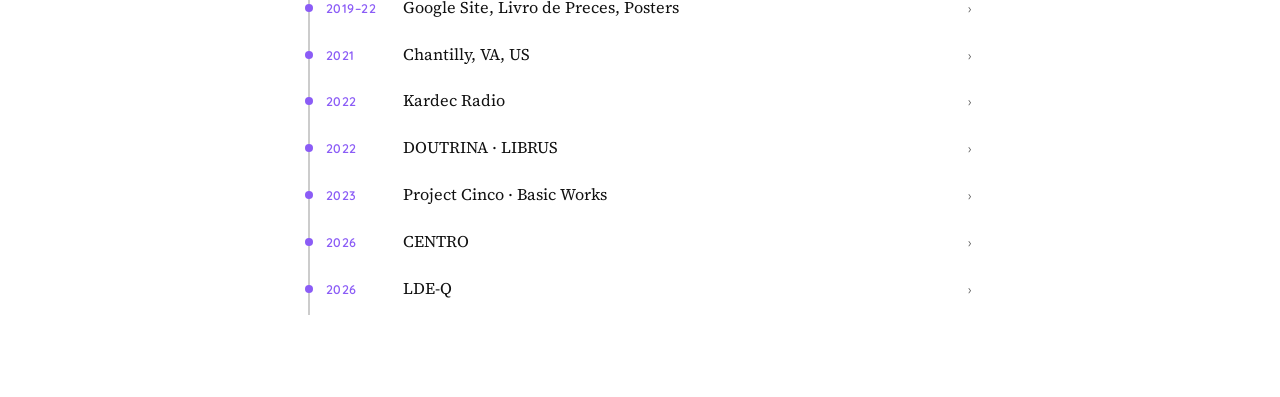
==== commit d324f89d: "Remove Santa Catarina location from site" ====
--- a/index.html
+++ b/index.html
@@ -31,7 +31,7 @@
  <p>Juntos desde 2010, todo dia tentamos nos aperfeiçoar na moralidade e na intelectualidade. Frequentemente falhamos — com nós mesmos, um com o outro, com amigos e com as famílias.</p>
  <p>Ainda assim, tentamos aprender com os erros e seguir em frente, aconselhados pelos mentores e confiantes no amor e na misericórdia de Deus.</p>
  <p>Use e compartilhe os projetos com quem pensa de modo semelhante.</p>
- <div class="sign"><p>Confiem em Deus</p><p class="names">Mai &amp; Sergio</p><button type="button" class="portrait" data-portrait="./images/us-illustrated.jpg" data-portrait-title-pt="Mai e Sergio" data-portrait-title-en="Mai and Sergio"><img src="./images/us-illustrated-card.jpg" width="168" height="168" alt="Mai e Sergio — ilustração"></button><p class="place">Santa Catarina, Brasil</p></div>
+ <div class="sign"><p>Confiem em Deus</p><p class="names">Mai &amp; Sergio</p><button type="button" class="portrait" data-portrait="./images/us-illustrated.jpg" data-portrait-title-pt="Mai e Sergio" data-portrait-title-en="Mai and Sergio"><img src="./images/us-illustrated-card.jpg" width="168" height="168" alt="Mai e Sergio — ilustração"></button></div>
  <figure class="thought">
   <blockquote data-thought></blockquote>
   <button type="button" data-thought-next aria-label="Próximo pensamento">›</button>
@@ -57,7 +57,7 @@
   <li><button type="button" aria-expanded="false"><time>2019–22</time><span class="ttl">Google Site, Livro de Preces, Posters</span><span class="chev" aria-hidden="true">›</span></button><div class="tl-body" hidden><p>O site de mil páginas era o mesmo corte. É a base do LDE-Q. shklr.org em 30 nov 2019. <a href="https://raw.githubusercontent.com/sergioSHKLR/shklr.org/main/.github/preces.pdf">Preces</a> (ESE 28). Posters 11×17: <a href="https://raw.githubusercontent.com/sergioSHKLR/shklr.org/main/.github/protector-portrait.pdf" data-poster data-png="./images/protector-portrait.png" data-title-pt="Protector" data-title-en="Protector">Protector</a>, <a href="https://raw.githubusercontent.com/sergioSHKLR/shklr.org/main/.github/anguish-portrait.pdf" data-poster data-png="./images/anguish-portrait.png" data-title-pt="Anguish" data-title-en="Anguish">Anguish</a>.</p></div></li>
   <li><button type="button" aria-expanded="false"><time>2021</time><span class="ttl">Chantilly, VA, US</span><span class="chev" aria-hidden="true">›</span></button><div class="tl-body" hidden><p>29 jun 2021. <a href="https://www.youtube.com/watch?v=7CuXui7pMqY">Prayers for the Soul</a> e <a href="https://www.youtube.com/watch?v=nRCuEHjNk9E">Seek and You Shall Find</a>, na <a href="https://www.ssvirginia.org">Spiritist Society of Virginia</a>.</p></div></li>
   <li><button type="button" aria-expanded="false"><time>2022</time><span class="ttl">Kardec Radio</span><span class="chev" aria-hidden="true">›</span></button><div class="tl-body" hidden><p>2 out 2022. <a href="https://www.youtube.com/watch?v=p3vUbQEjYKI">Entrevista</a>, Vanessa Anseloni.</p></div></li>
-  <li><button type="button" aria-expanded="false"><time>2022</time><span class="ttl">DOUTRINA · LIBRUS</span><span class="chev" aria-hidden="true">›</span></button><div class="tl-body" hidden><p>doutrina.org em 22 mai 2022, em Tampa, FL, US. LIBRUS no mesmo ano. Depois Santa Catarina, Brasil, Richmond, TX, US, Rosenberg, TX, US e de volta a Santa Catarina, Brasil. Fonte, sequência, consulta, anotação.</p></div></li>
+  <li><button type="button" aria-expanded="false"><time>2022</time><span class="ttl">DOUTRINA · LIBRUS</span><span class="chev" aria-hidden="true">›</span></button><div class="tl-body" hidden><p>doutrina.org em 22 mai 2022, em Tampa, FL, US. LIBRUS no mesmo ano. Fonte, sequência, consulta, anotação.</p></div></li>
   <li><button type="button" aria-expanded="false"><time>2023</time><span class="ttl">Projeto Cinco · Obras Básicas</span><span class="chev" aria-hidden="true">›</span></button><div class="tl-body" hidden><p>Cinco: cinco obras, 5 páginas/dia, <a href="https://calendar.google.com/calendar/embed?src=cg95tgf9arl4uhneck72bf7fnk%40group.calendar.google.com&ctz=America%2FChicago">calendário público</a>. Encerrado como método. <a href="https://raw.githubusercontent.com/sergioSHKLR/shklr.org/main/.github/obras-b%C3%A1sicas.pdf" data-poster data-png="./images/obras-b%C3%A1sicas.png" data-title-pt="Obras básicas" data-title-en="Basic works">Obras básicas</a> permanece como arquivo.</p></div></li>
   <li><button type="button" aria-expanded="false"><time>2026</time><span class="ttl">CENTRO</span><span class="chev" aria-hidden="true">›</span></button><div class="tl-body" hidden><p>centro.doutrina.org. A casa.</p></div></li>
   <li><button type="button" aria-expanded="false"><time>2026</time><span class="ttl">LDE-Q</span><span class="chev" aria-hidden="true">›</span></button><div class="tl-body" hidden><p>lde.doutrina.org. O Livro dos Espíritos, pergunta a pergunta, a partir do site de mil páginas. Anote, comente, compartilhe.</p></div></li>
@@ -68,7 +68,7 @@
  <p>Together since 2010, we try every day to improve morally and intellectually. We often fail — with ourselves, with each other, with friends, and with our families.</p>
  <p>Still we try to learn from the mistakes and keep going, advised by our mentors and trusting in God’s love and mercy.</p>
  <p>Please use and share the projects with others of like mind.</p>
- <div class="sign"><p>Trust in God</p><p class="names">Mai &amp; Sergio</p><button type="button" class="portrait" data-portrait="./images/us-illustrated.jpg" data-portrait-title-pt="Mai e Sergio" data-portrait-title-en="Mai and Sergio"><img src="./images/us-illustrated-card.jpg" width="168" height="168" alt="Mai and Sergio — illustration"></button><p class="place">Santa Catarina, Brazil</p></div>
+ <div class="sign"><p>Trust in God</p><p class="names">Mai &amp; Sergio</p><button type="button" class="portrait" data-portrait="./images/us-illustrated.jpg" data-portrait-title-pt="Mai e Sergio" data-portrait-title-en="Mai and Sergio"><img src="./images/us-illustrated-card.jpg" width="168" height="168" alt="Mai and Sergio — illustration"></button></div>
  <figure class="thought">
   <blockquote data-thought></blockquote>
   <button type="button" data-thought-next aria-label="Next thought">›</button>
@@ -94,7 +94,7 @@
   <li><button type="button" aria-expanded="false"><time>2019–22</time><span class="ttl">Google Site, Livro de Preces, Posters</span><span class="chev" aria-hidden="true">›</span></button><div class="tl-body" hidden><p>The thousand-page site was the same cut. It is the basis of LDE-Q. shklr.org 30 Nov 2019. <a href="https://raw.githubusercontent.com/sergioSHKLR/shklr.org/main/.github/preces.pdf">Prayers</a> (Gospel ch. 28). 11×17 posters: <a href="https://raw.githubusercontent.com/sergioSHKLR/shklr.org/main/.github/protector-portrait.pdf" data-poster data-png="./images/protector-portrait.png" data-title-pt="Protector" data-title-en="Protector">Protector</a>, <a href="https://raw.githubusercontent.com/sergioSHKLR/shklr.org/main/.github/anguish-portrait.pdf" data-poster data-png="./images/anguish-portrait.png" data-title-pt="Anguish" data-title-en="Anguish">Anguish</a>.</p></div></li>
   <li><button type="button" aria-expanded="false"><time>2021</time><span class="ttl">Chantilly, VA, US</span><span class="chev" aria-hidden="true">›</span></button><div class="tl-body" hidden><p>29 Jun 2021. <a href="https://www.youtube.com/watch?v=7CuXui7pMqY">Prayers for the Soul</a> and <a href="https://www.youtube.com/watch?v=nRCuEHjNk9E">Seek and You Shall Find</a>, at the <a href="https://www.ssvirginia.org">Spiritist Society of Virginia</a>.</p></div></li>
   <li><button type="button" aria-expanded="false"><time>2022</time><span class="ttl">Kardec Radio</span><span class="chev" aria-hidden="true">›</span></button><div class="tl-body" hidden><p>2 Oct 2022. <a href="https://www.youtube.com/watch?v=p3vUbQEjYKI">Interview</a>, Vanessa Anseloni.</p></div></li>
-  <li><button type="button" aria-expanded="false"><time>2022</time><span class="ttl">DOUTRINA · LIBRUS</span><span class="chev" aria-hidden="true">›</span></button><div class="tl-body" hidden><p>doutrina.org 22 May 2022, in Tampa, FL, US. LIBRUS the same year. Then Santa Catarina, Brazil, Richmond, TX, US, Rosenberg, TX, US, and back to Santa Catarina, Brazil. Source, sequence, lookup, note.</p></div></li>
+  <li><button type="button" aria-expanded="false"><time>2022</time><span class="ttl">DOUTRINA · LIBRUS</span><span class="chev" aria-hidden="true">›</span></button><div class="tl-body" hidden><p>doutrina.org 22 May 2022, in Tampa, FL, US. LIBRUS the same year. Source, sequence, lookup, note.</p></div></li>
   <li><button type="button" aria-expanded="false"><time>2023</time><span class="ttl">Project Cinco · Basic Works</span><span class="chev" aria-hidden="true">›</span></button><div class="tl-body" hidden><p>Cinco: five works, 5 pages/day, <a href="https://calendar.google.com/calendar/embed?src=cg95tgf9arl4uhneck72bf7fnk%40group.calendar.google.com&ctz=America%2FChicago">public calendar</a>. Method closed. <a href="https://raw.githubusercontent.com/sergioSHKLR/shklr.org/main/.github/obras-b%C3%A1sicas.pdf" data-poster data-png="./images/obras-b%C3%A1sicas.png" data-title-pt="Obras básicas" data-title-en="Basic works">Basic works</a> remains as a file.</p></div></li>
   <li><button type="button" aria-expanded="false"><time>2026</time><span class="ttl">CENTRO</span><span class="chev" aria-hidden="true">›</span></button><div class="tl-body" hidden><p>centro.doutrina.org. The house.</p></div></li>
   <li><button type="button" aria-expanded="false"><time>2026</time><span class="ttl">LDE-Q</span><span class="chev" aria-hidden="true">›</span></button><div class="tl-body" hidden><p>lde.doutrina.org. The Spirits’ Book, question by question, from the thousand-page site. Note, comment, share.</p></div></li>
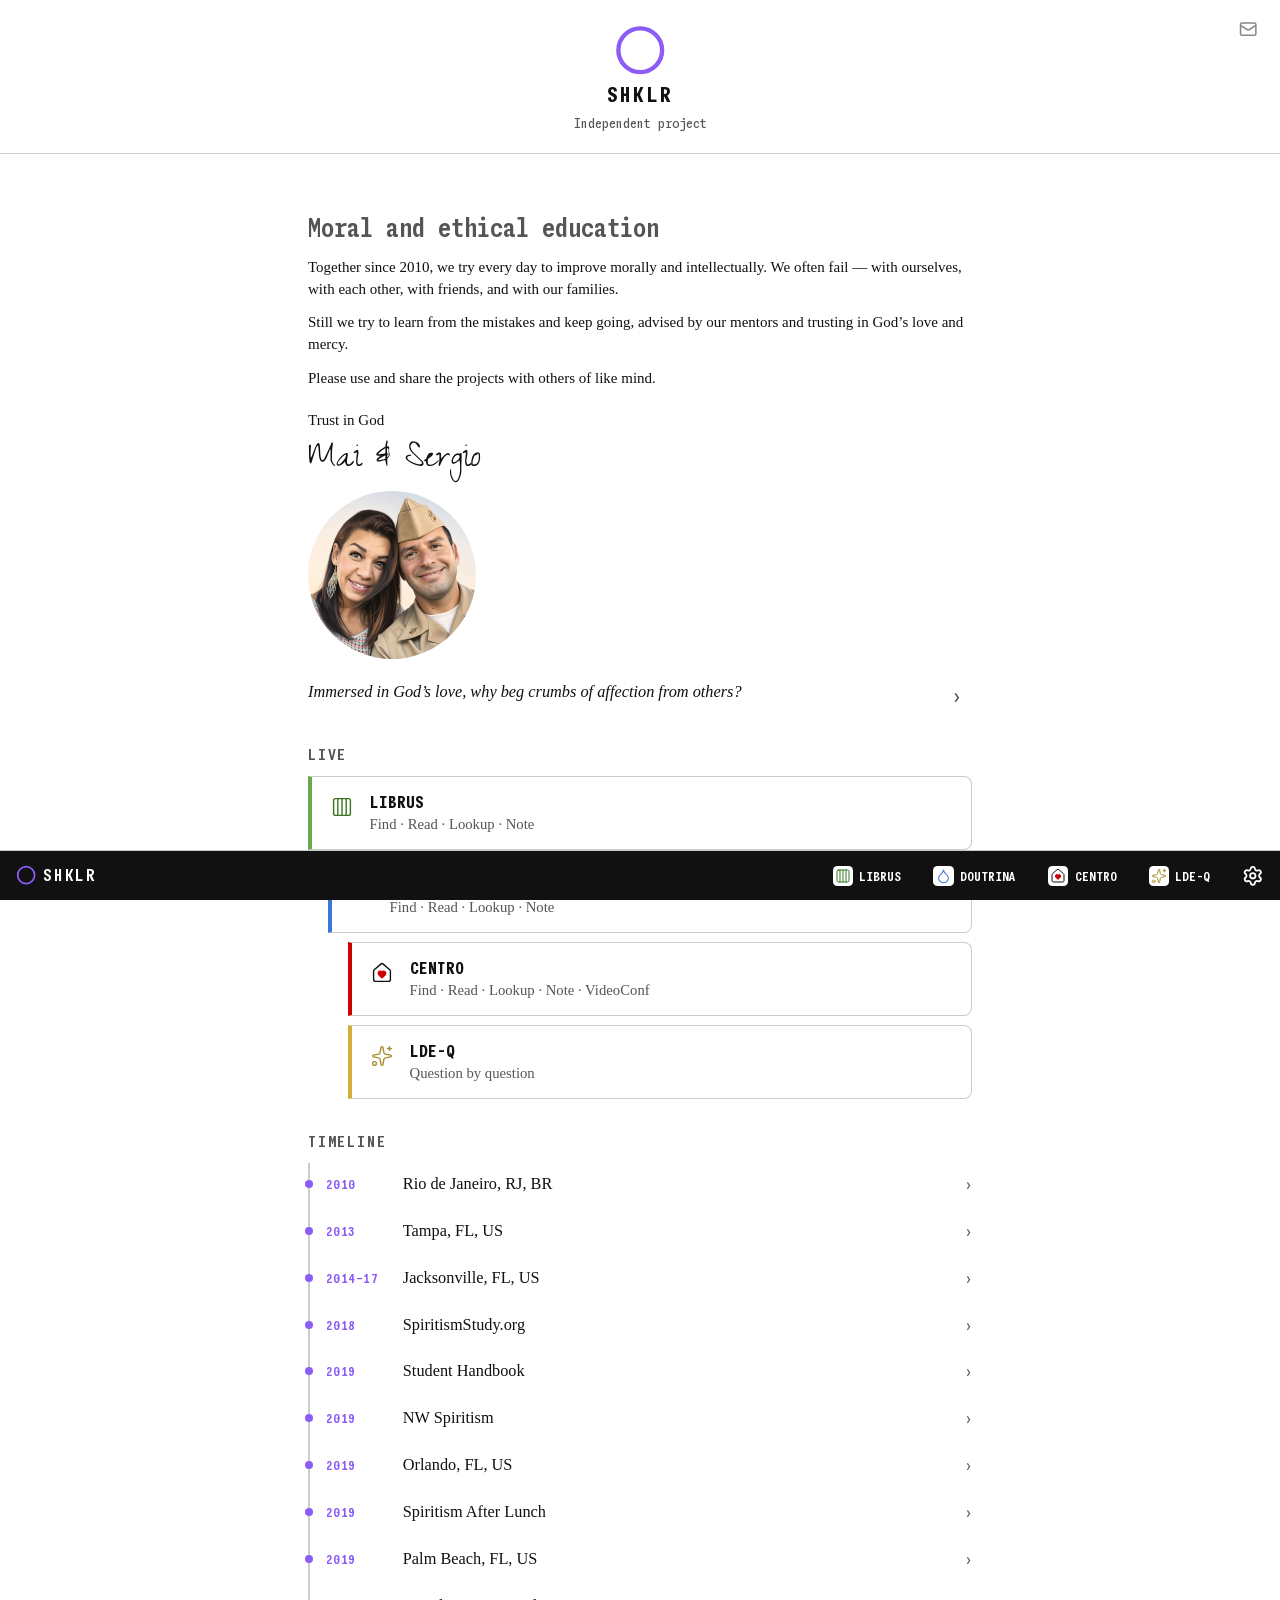
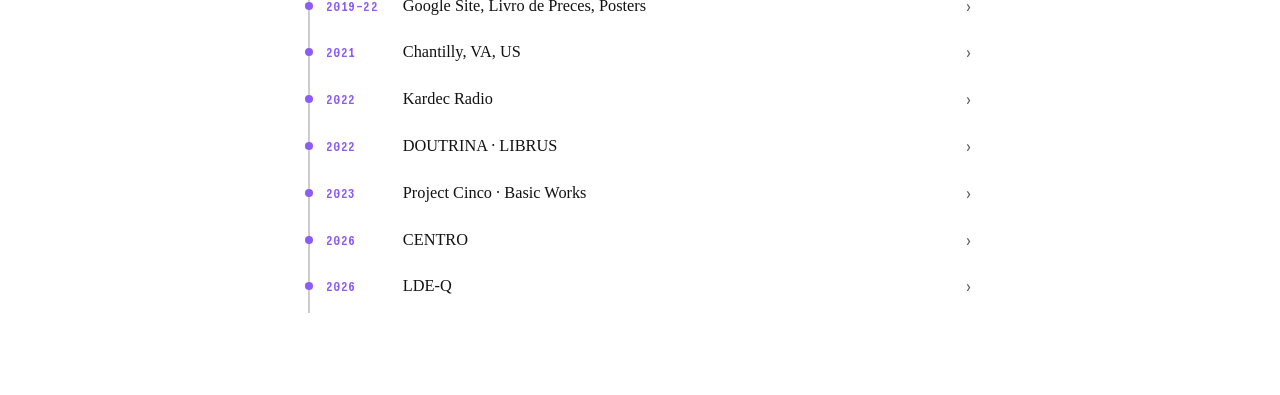
==== commit 1729a0ca: "Apply the final SHKLR brand kit - Favicon (light/dark), PWA icons and sister-app marks (LIBRUS, DOUT" ====
--- a/index.html
+++ b/index.html
@@ -15,12 +15,19 @@
  <meta name="mobile-web-app-capable" content="yes">
  <link rel="preconnect" href="https://fonts.googleapis.com">
  <link rel="preconnect" href="https://fonts.gstatic.com" crossorigin>
- <link rel="stylesheet" href="https://fonts.googleapis.com/css2?family=Quicksand:wght@500;600;700&family=Source+Serif+4:opsz,wght@8..60,400;8..60,600&family=Zeyada&display=swap" media="print" onload="this.media='all'">
- <noscript><link rel="stylesheet" href="https://fonts.googleapis.com/css2?family=Quicksand:wght@500;600;700&family=Source+Serif+4:opsz,wght@8..60,400;8..60,600&family=Zeyada&display=swap"></noscript>
- <link rel="icon" href="./favicon.svg?v=2" type="image/svg+xml">
+ <link rel="stylesheet" href="https://fonts.googleapis.com/css2?family=Zeyada&display=swap" media="print" onload="this.media='all'">
+ <noscript><link rel="stylesheet" href="https://fonts.googleapis.com/css2?family=Zeyada&display=swap"></noscript>
+ <link rel="icon" href="./favicon.svg?v=3" type="image/svg+xml">
  <link rel="apple-touch-icon" href="./pwa/shklr-apple-touch-icon.png" sizes="180x180">
  <link rel="manifest" href="./manifest.webmanifest">
- <link rel="stylesheet" href="./site.css?v=app2">
+ <meta property="og:title" content="SHKLR">
+ <meta property="og:description" content="Educação moral e ética.">
+ <meta property="og:image" content="https://shklr.org/og.png">
+ <meta property="og:image:width" content="1200">
+ <meta property="og:image:height" content="630">
+ <meta name="twitter:card" content="summary_large_image">
+ <meta name="twitter:image" content="https://shklr.org/x-card.png">
+ <link rel="stylesheet" href="./site.css?v=brand1">
 
 </head>
 <body>
@@ -40,8 +47,8 @@
  <nav class="live" aria-label="Ao vivo">
  <a class="card librus" href="https://librus.app"><img class="mark" src="./brand/librus-favicon-dark.svg" alt=""><span><strong>LIBRUS</strong><span class="muted">Ache · Leia · Consulte · Anote</span></span></a>
  <a class="card doutrina nest-1" href="https://doutrina.org"><img class="mark" src="./brand/doutrina-favicon-dark.svg" alt=""><span><strong>DOUTRINA</strong><span class="muted">Ache · Leia · Consulte · Anote</span></span></a>
+ <a class="card centro nest-2" href="https://centro.doutrina.org"><img class="mark" src="./brand/centro-favicon-dark.svg" alt=""><span><strong>CENTRO</strong><span class="muted">Ache · Leia · Consulte · Anote · VideoConf</span></span></a>
  <a class="card lde-q nest-2" href="https://lde.doutrina.org"><img class="mark" src="./brand/lde-favicon.svg" alt=""><span><strong>LDE-Q</strong><span class="muted">Pergunta a pergunta</span></span></a>
- <a class="card centro nest-2" href="https://centro.doutrina.org"><img class="mark" src="./brand/centro-favicon-dark.svg" alt=""><span><strong>CENTRO</strong><span class="muted">Ache · Leia · Consulte · Anote + videoconf</span></span></a>
  </nav>
  <h2>Linha do Tempo</h2>
  <ol class="tl">
@@ -77,8 +84,8 @@
  <nav class="live" aria-label="Live">
  <a class="card librus" href="https://librus.app"><img class="mark" src="./brand/librus-favicon-dark.svg" alt=""><span><strong>LIBRUS</strong><span class="muted">Find · Read · Lookup · Note</span></span></a>
  <a class="card doutrina nest-1" href="https://doutrina.org"><img class="mark" src="./brand/doutrina-favicon-dark.svg" alt=""><span><strong>DOUTRINA</strong><span class="muted">Find · Read · Lookup · Note</span></span></a>
+ <a class="card centro nest-2" href="https://centro.doutrina.org"><img class="mark" src="./brand/centro-favicon-dark.svg" alt=""><span><strong>CENTRO</strong><span class="muted">Find · Read · Lookup · Note · VideoConf</span></span></a>
  <a class="card lde-q nest-2" href="https://lde.doutrina.org"><img class="mark" src="./brand/lde-favicon.svg" alt=""><span><strong>LDE-Q</strong><span class="muted">Question by question</span></span></a>
- <a class="card centro nest-2" href="https://centro.doutrina.org"><img class="mark" src="./brand/centro-favicon-dark.svg" alt=""><span><strong>CENTRO</strong><span class="muted">Find · Read · Lookup · Note + videoconf</span></span></a>
  </nav>
  <h2>Timeline</h2>
  <ol class="tl">
@@ -106,8 +113,8 @@
  <div id="bar-end">
  <a href="https://librus.app" title="LIBRUS"><img src="./brand/librus-favicon-dark.svg" alt=""><span>LIBRUS</span></a>
  <a href="https://doutrina.org" title="DOUTRINA"><img src="./brand/doutrina-favicon-dark.svg" alt=""><span>DOUTRINA</span></a>
+ <a href="https://centro.doutrina.org" title="CENTRO"><img src="./brand/centro-favicon-dark.svg" alt=""><span>CENTRO</span></a>
  <a href="https://lde.doutrina.org" title="LDE-Q"><img src="./brand/lde-favicon.svg" alt=""><span>LDE-Q</span></a>
- <a href="https://centro.doutrina.org" title="CENTRO"><img src="./brand/centro-favicon-dark.svg" alt=""><span>CENTRO</span></a>
 <button type="button" id="btn-settings" aria-expanded="false" aria-controls="settings" title="Ajustes" aria-label="Ajustes"><svg viewBox="0 0 24 24" fill="none" stroke="currentColor" stroke-width="2" stroke-linecap="round" stroke-linejoin="round" aria-hidden="true"><path d="M9.671 4.136a2.34 2.34 0 0 1 4.659 0 2.34 2.34 0 0 0 3.319 1.915 2.34 2.34 0 0 1 2.33 4.033 2.34 2.34 0 0 0 0 3.831 2.34 2.34 0 0 1-2.33 4.033 2.34 2.34 0 0 0-3.319 1.915 2.34 2.34 0 0 1-4.659 0 2.34 2.34 0 0 0-3.32-1.915 2.34 2.34 0 0 1-2.33-4.033 2.34 2.34 0 0 0 0-3.831A2.34 2.34 0 0 1 6.35 6.051a2.34 2.34 0 0 0 3.319-1.915"/><circle cx="12" cy="12" r="3"/></svg></button>
  </div>
  </footer>
--- a/site.css
+++ b/site.css
@@ -1,10 +1,11 @@
+@font-face { font-family: "SHKLR Mono Narrow"; src: url("/fonts/SHKLRMonoNarrow[wght].woff2") format("woff2"); font-weight: 200 800; font-display: swap; }
  :root, html[data-theme="dark"] {
  color-scheme: dark;
  --bg: #1a1a1a; --fg: #f0f0f0; --muted: #a0a0a0; --line: #333; --lift: #242424;
  --librus: #6aa84f; --doutrina: #3c78d8; --centro: #cc0000; --lde: #d4af37; --shklr: #8b5cf6; --brand: #8b5cf6;
  --bar: #000; --bar-fg: #fff; --border: #444;
- --sans: "Quicksand", system-ui, sans-serif;
- --serif: "Source Serif 4", "Source Serif Pro", Georgia, "Times New Roman", serif;
+ --sans: "SHKLR Mono Narrow", "Monaspace Neon", ui-monospace, monospace;
+ --serif: ui-serif, Georgia, Cambria, "Times New Roman", serif;
  --hand: "Zeyada", cursive;
  --chrome: 50px; --ctrl-h: 50px;
  --safe-bottom: env(safe-area-inset-bottom, 0px);
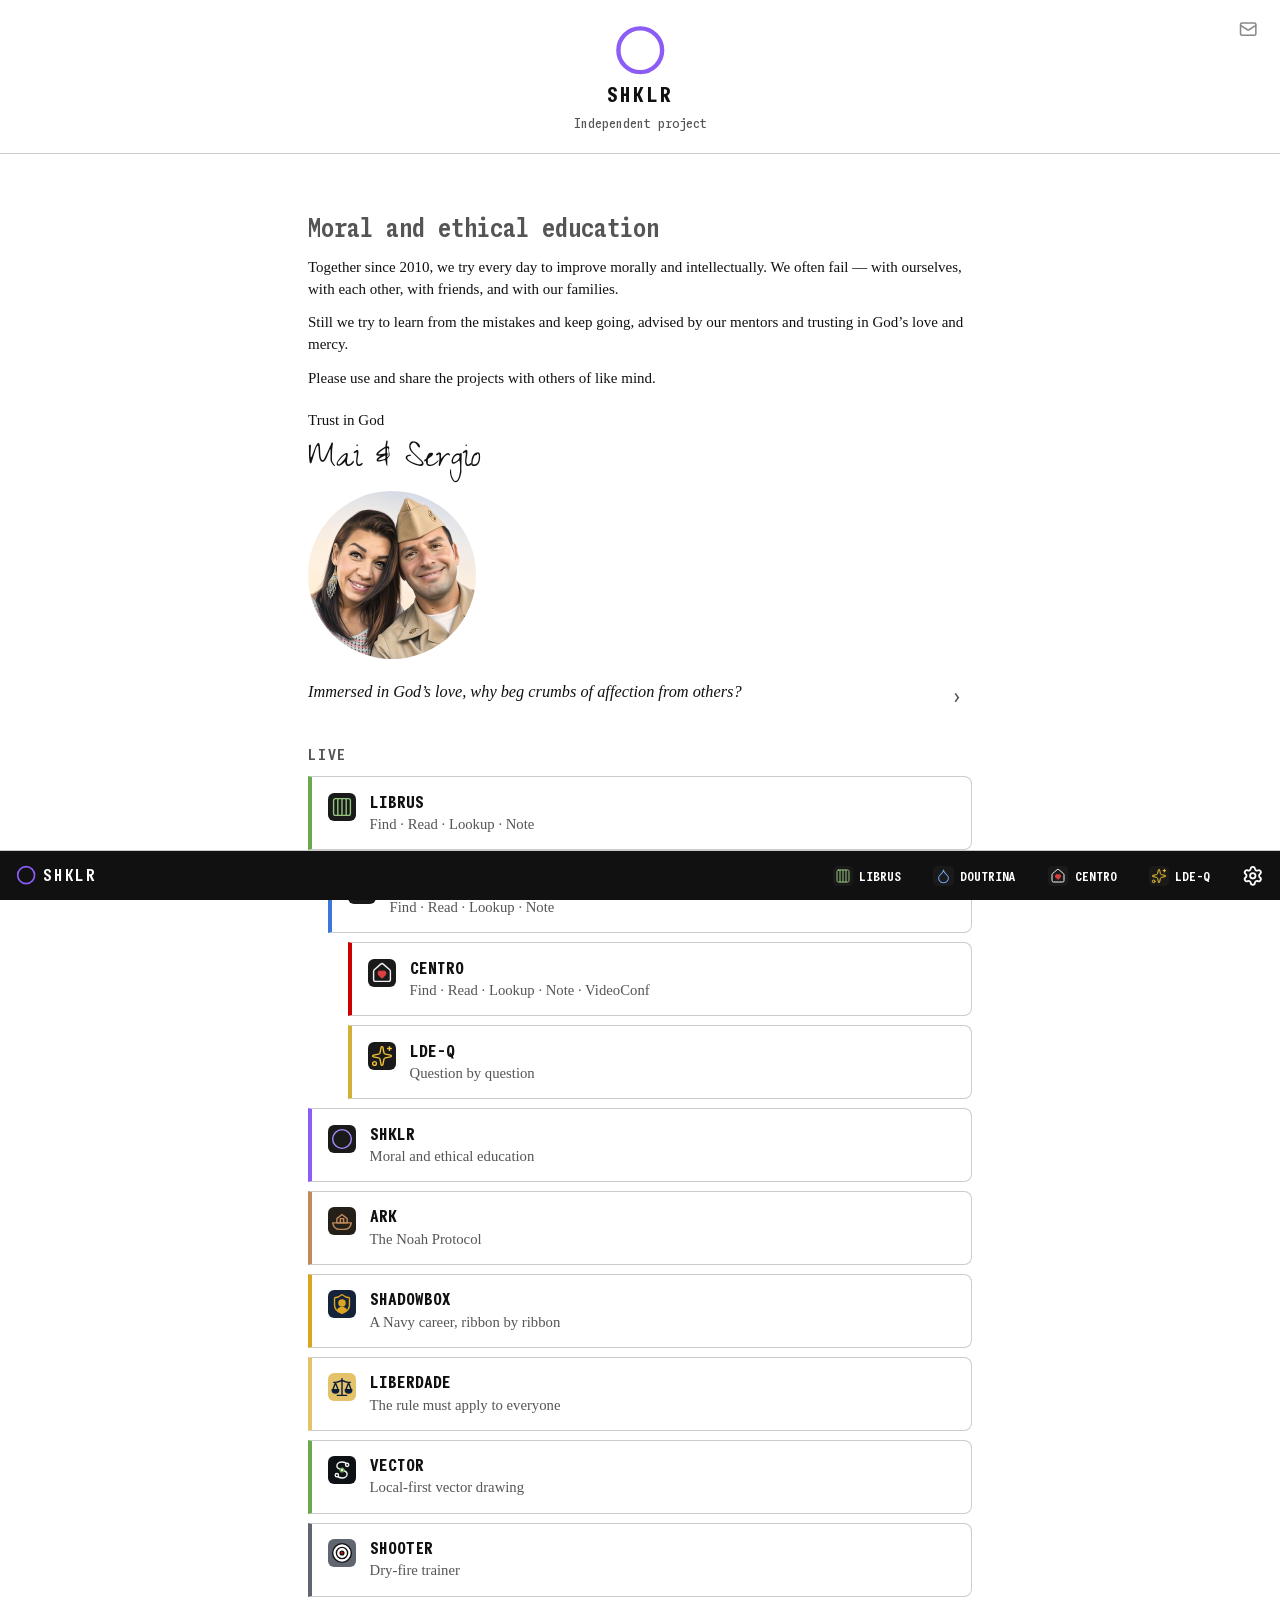
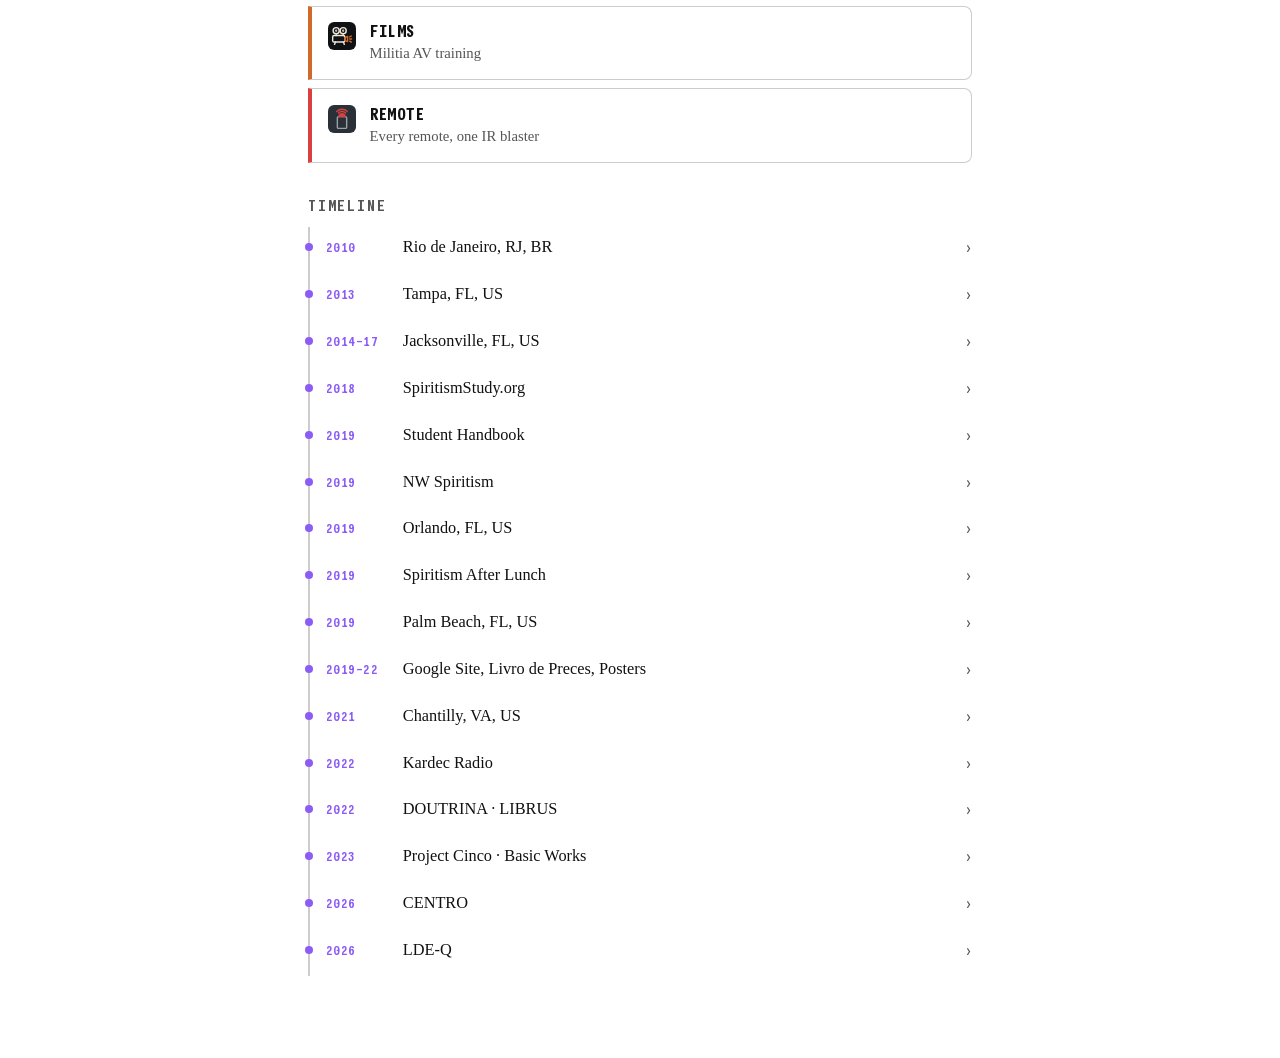
==== commit 3afb542a: "Brand kit final: list all 12 apps with kit marks, favicon.ico, dark apple-touch, monochrome icon, iO" ====
--- a/index.html
+++ b/index.html
@@ -6,9 +6,9 @@
  <title>SHKLR</title>
  <meta name="description" content="SHKLR — independent project for moral and ethical education. Português e English.">
  <meta name="author" content="sergioSHKLR">
- <meta name="theme-color" content="#fff" media="(prefers-color-scheme: light)" id="meta-theme-color-light">
+ <meta name="theme-color" content="#ffffff" media="(prefers-color-scheme: light)" id="meta-theme-color-light">
  <meta name="theme-color" content="#1a1a1a" media="(prefers-color-scheme: dark)" id="meta-theme-color-dark">
- <meta name="theme-color" content="#fff" id="meta-theme-color">
+ <meta name="theme-color" content="#ffffff" id="meta-theme-color">
  <meta name="apple-mobile-web-app-title" content="SHKLR">
  <meta name="apple-mobile-web-app-status-bar-style" content="black-translucent">
  <meta name="apple-mobile-web-app-capable" content="yes">
@@ -18,7 +18,14 @@
  <link rel="stylesheet" href="https://fonts.googleapis.com/css2?family=Zeyada&display=swap" media="print" onload="this.media='all'">
  <noscript><link rel="stylesheet" href="https://fonts.googleapis.com/css2?family=Zeyada&display=swap"></noscript>
  <link rel="icon" href="./favicon.svg?v=3" type="image/svg+xml">
+ <link rel="icon" href="./favicon.ico" sizes="48x48">
  <link rel="apple-touch-icon" href="./pwa/shklr-apple-touch-icon.png" sizes="180x180">
+ <link rel="apple-touch-icon" href="./pwa/shklr-apple-touch-icon-dark.png" sizes="180x180" media="(prefers-color-scheme: dark)">
+ <link rel="apple-touch-startup-image" href="./pwa/splash/splash-iphone-se-750x1334.png" media="(device-width: 375px) and (device-height: 667px) and (-webkit-device-pixel-ratio: 2) and (orientation: portrait)">
+ <link rel="apple-touch-startup-image" href="./pwa/splash/splash-iphone-13-14-1170x2532.png" media="(device-width: 390px) and (device-height: 844px) and (-webkit-device-pixel-ratio: 3) and (orientation: portrait)">
+ <link rel="apple-touch-startup-image" href="./pwa/splash/splash-iphone-15-16-1179x2556.png" media="(device-width: 393px) and (device-height: 852px) and (-webkit-device-pixel-ratio: 3) and (orientation: portrait)">
+ <link rel="apple-touch-startup-image" href="./pwa/splash/splash-iphone-16-pro-max-1320x2868.png" media="(device-width: 440px) and (device-height: 956px) and (-webkit-device-pixel-ratio: 3) and (orientation: portrait)">
+ <link rel="apple-touch-startup-image" href="./pwa/splash/splash-ipad-air-11-1640x2360.png" media="(device-width: 820px) and (device-height: 1180px) and (-webkit-device-pixel-ratio: 2) and (orientation: portrait)">
  <link rel="manifest" href="./manifest.webmanifest">
  <meta property="og:title" content="SHKLR">
  <meta property="og:description" content="Educação moral e ética.">
@@ -27,7 +34,7 @@
  <meta property="og:image:height" content="630">
  <meta name="twitter:card" content="summary_large_image">
  <meta name="twitter:image" content="https://shklr.org/x-card.png">
- <link rel="stylesheet" href="./site.css?v=brand1">
+ <link rel="stylesheet" href="./site.css?v=brand2">
 
 </head>
 <body>
@@ -45,10 +52,18 @@
  </figure>
  <h2>Ao vivo</h2>
  <nav class="live" aria-label="Ao vivo">
- <a class="card librus" href="https://librus.app"><img class="mark" src="./brand/librus-favicon-dark.svg" alt=""><span><strong>LIBRUS</strong><span class="muted">Ache · Leia · Consulte · Anote</span></span></a>
- <a class="card doutrina nest-1" href="https://doutrina.org"><img class="mark" src="./brand/doutrina-favicon-dark.svg" alt=""><span><strong>DOUTRINA</strong><span class="muted">Ache · Leia · Consulte · Anote</span></span></a>
- <a class="card centro nest-2" href="https://centro.doutrina.org"><img class="mark" src="./brand/centro-favicon-dark.svg" alt=""><span><strong>CENTRO</strong><span class="muted">Ache · Leia · Consulte · Anote · VideoConf</span></span></a>
- <a class="card lde-q nest-2" href="https://lde.doutrina.org"><img class="mark" src="./brand/lde-favicon.svg" alt=""><span><strong>LDE-Q</strong><span class="muted">Pergunta a pergunta</span></span></a>
+ <a class="card librus" href="https://librus.app"><img class="mark" src="./brand/app-librus.svg" alt=""><span><strong>LIBRUS</strong><span class="muted">Ache · Leia · Consulte · Anote</span></span></a>
+ <a class="card doutrina nest-1" href="https://doutrina.org"><img class="mark" src="./brand/app-doutrina.svg" alt=""><span><strong>DOUTRINA</strong><span class="muted">Ache · Leia · Consulte · Anote</span></span></a>
+ <a class="card centro nest-2" href="https://centro.doutrina.org"><img class="mark" src="./brand/app-centro.svg" alt=""><span><strong>CENTRO</strong><span class="muted">Ache · Leia · Consulte · Anote · VideoConf</span></span></a>
+ <a class="card lde-q nest-2" href="https://lde.doutrina.org"><img class="mark" src="./brand/app-ldeq.svg" alt=""><span><strong>LDE-Q</strong><span class="muted">Pergunta a pergunta</span></span></a>
+ <a class="card shklr" href="https://shklr.org"><img class="mark" src="./brand/app-shklr.svg" alt=""><span><strong>SHKLR</strong><span class="muted">Educação moral e ética</span></span></a>
+ <a class="card ark" href="https://sergioshklr.github.io/ark/"><img class="mark" src="./brand/app-ark.svg" alt=""><span><strong>ARK</strong><span class="muted">O Protocolo de Noé</span></span></a>
+ <a class="card shadowbox" href="https://shadowbox.shklr.org"><img class="mark" src="./brand/app-shadowbox.svg" alt=""><span><strong>SHADOWBOX</strong><span class="muted">Uma carreira na Marinha, fita a fita</span></span></a>
+ <a class="card liberdade" href="https://liberdade.shklr.org"><img class="mark" src="./brand/app-liberdade.svg" alt=""><span><strong>LIBERDADE</strong><span class="muted">A regra tem de valer para todos</span></span></a>
+ <a class="card vector" href="https://sergioshklr.github.io/vector/"><img class="mark" src="./brand/app-vector.svg" alt=""><span><strong>VECTOR</strong><span class="muted">Desenho vetorial local</span></span></a>
+ <a class="card shooter" href="https://sergioshklr.github.io/shooter/"><img class="mark" src="./brand/app-shooter.svg" alt=""><span><strong>SHOOTER</strong><span class="muted">Treino de tiro em seco</span></span></a>
+ <a class="card films" href="https://github.com/sergioSHKLR/watchlist"><img class="mark" src="./brand/app-films.svg" alt=""><span><strong>FILMS</strong><span class="muted">Treino AV de milícia</span></span></a>
+ <a class="card remote" href="https://sergioshklr.github.io/remote/"><img class="mark" src="./brand/app-remote.svg" alt=""><span><strong>REMOTE</strong><span class="muted">Todo controle, um emissor IR</span></span></a>
  </nav>
  <h2>Linha do Tempo</h2>
  <ol class="tl">
@@ -82,10 +97,18 @@
  </figure>
  <h2>Live</h2>
  <nav class="live" aria-label="Live">
- <a class="card librus" href="https://librus.app"><img class="mark" src="./brand/librus-favicon-dark.svg" alt=""><span><strong>LIBRUS</strong><span class="muted">Find · Read · Lookup · Note</span></span></a>
- <a class="card doutrina nest-1" href="https://doutrina.org"><img class="mark" src="./brand/doutrina-favicon-dark.svg" alt=""><span><strong>DOUTRINA</strong><span class="muted">Find · Read · Lookup · Note</span></span></a>
- <a class="card centro nest-2" href="https://centro.doutrina.org"><img class="mark" src="./brand/centro-favicon-dark.svg" alt=""><span><strong>CENTRO</strong><span class="muted">Find · Read · Lookup · Note · VideoConf</span></span></a>
- <a class="card lde-q nest-2" href="https://lde.doutrina.org"><img class="mark" src="./brand/lde-favicon.svg" alt=""><span><strong>LDE-Q</strong><span class="muted">Question by question</span></span></a>
+ <a class="card librus" href="https://librus.app"><img class="mark" src="./brand/app-librus.svg" alt=""><span><strong>LIBRUS</strong><span class="muted">Find · Read · Lookup · Note</span></span></a>
+ <a class="card doutrina nest-1" href="https://doutrina.org"><img class="mark" src="./brand/app-doutrina.svg" alt=""><span><strong>DOUTRINA</strong><span class="muted">Find · Read · Lookup · Note</span></span></a>
+ <a class="card centro nest-2" href="https://centro.doutrina.org"><img class="mark" src="./brand/app-centro.svg" alt=""><span><strong>CENTRO</strong><span class="muted">Find · Read · Lookup · Note · VideoConf</span></span></a>
+ <a class="card lde-q nest-2" href="https://lde.doutrina.org"><img class="mark" src="./brand/app-ldeq.svg" alt=""><span><strong>LDE-Q</strong><span class="muted">Question by question</span></span></a>
+ <a class="card shklr" href="https://shklr.org"><img class="mark" src="./brand/app-shklr.svg" alt=""><span><strong>SHKLR</strong><span class="muted">Moral and ethical education</span></span></a>
+ <a class="card ark" href="https://sergioshklr.github.io/ark/"><img class="mark" src="./brand/app-ark.svg" alt=""><span><strong>ARK</strong><span class="muted">The Noah Protocol</span></span></a>
+ <a class="card shadowbox" href="https://shadowbox.shklr.org"><img class="mark" src="./brand/app-shadowbox.svg" alt=""><span><strong>SHADOWBOX</strong><span class="muted">A Navy career, ribbon by ribbon</span></span></a>
+ <a class="card liberdade" href="https://liberdade.shklr.org"><img class="mark" src="./brand/app-liberdade.svg" alt=""><span><strong>LIBERDADE</strong><span class="muted">The rule must apply to everyone</span></span></a>
+ <a class="card vector" href="https://sergioshklr.github.io/vector/"><img class="mark" src="./brand/app-vector.svg" alt=""><span><strong>VECTOR</strong><span class="muted">Local-first vector drawing</span></span></a>
+ <a class="card shooter" href="https://sergioshklr.github.io/shooter/"><img class="mark" src="./brand/app-shooter.svg" alt=""><span><strong>SHOOTER</strong><span class="muted">Dry-fire trainer</span></span></a>
+ <a class="card films" href="https://github.com/sergioSHKLR/watchlist"><img class="mark" src="./brand/app-films.svg" alt=""><span><strong>FILMS</strong><span class="muted">Militia AV training</span></span></a>
+ <a class="card remote" href="https://sergioshklr.github.io/remote/"><img class="mark" src="./brand/app-remote.svg" alt=""><span><strong>REMOTE</strong><span class="muted">Every remote, one IR blaster</span></span></a>
  </nav>
  <h2>Timeline</h2>
  <ol class="tl">
@@ -111,10 +134,10 @@
  <footer id="bar">
  <span id="bar-title"><svg class="logo-mark" viewBox="0 0 24 24" fill="none" stroke="currentColor" stroke-width="2" stroke-linecap="round" stroke-linejoin="round" aria-hidden="true"><circle cx="12" cy="12" r="10"/></svg> SHKLR</span>
  <div id="bar-end">
- <a href="https://librus.app" title="LIBRUS"><img src="./brand/librus-favicon-dark.svg" alt=""><span>LIBRUS</span></a>
- <a href="https://doutrina.org" title="DOUTRINA"><img src="./brand/doutrina-favicon-dark.svg" alt=""><span>DOUTRINA</span></a>
- <a href="https://centro.doutrina.org" title="CENTRO"><img src="./brand/centro-favicon-dark.svg" alt=""><span>CENTRO</span></a>
- <a href="https://lde.doutrina.org" title="LDE-Q"><img src="./brand/lde-favicon.svg" alt=""><span>LDE-Q</span></a>
+ <a href="https://librus.app" title="LIBRUS"><img src="./brand/app-librus.svg" alt=""><span>LIBRUS</span></a>
+ <a href="https://doutrina.org" title="DOUTRINA"><img src="./brand/app-doutrina.svg" alt=""><span>DOUTRINA</span></a>
+ <a href="https://centro.doutrina.org" title="CENTRO"><img src="./brand/app-centro.svg" alt=""><span>CENTRO</span></a>
+ <a href="https://lde.doutrina.org" title="LDE-Q"><img src="./brand/app-ldeq.svg" alt=""><span>LDE-Q</span></a>
 <button type="button" id="btn-settings" aria-expanded="false" aria-controls="settings" title="Ajustes" aria-label="Ajustes"><svg viewBox="0 0 24 24" fill="none" stroke="currentColor" stroke-width="2" stroke-linecap="round" stroke-linejoin="round" aria-hidden="true"><path d="M9.671 4.136a2.34 2.34 0 0 1 4.659 0 2.34 2.34 0 0 0 3.319 1.915 2.34 2.34 0 0 1 2.33 4.033 2.34 2.34 0 0 0 0 3.831 2.34 2.34 0 0 1-2.33 4.033 2.34 2.34 0 0 0-3.319 1.915 2.34 2.34 0 0 1-4.659 0 2.34 2.34 0 0 0-3.32-1.915 2.34 2.34 0 0 1-2.33-4.033 2.34 2.34 0 0 0 0-3.831A2.34 2.34 0 0 1 6.35 6.051a2.34 2.34 0 0 0 3.319-1.915"/><circle cx="12" cy="12" r="3"/></svg></button>
  </div>
  </footer>
--- a/site.css
+++ b/site.css
@@ -84,6 +84,14 @@
  .card.doutrina { border-left-color: var(--doutrina); }
  .card.lde-q { border-left-color: var(--lde); }
  .card.centro { border-left-color: var(--centro); }
+ .card.shklr { border-left-color: var(--shklr); }
+ .card.ark { border-left-color: #c08a5a; }
+ .card.shadowbox { border-left-color: #daa520; }
+ .card.liberdade { border-left-color: #e3c26a; }
+ .card.vector { border-left-color: #6aa84f; }
+ .card.shooter { border-left-color: #5f6670; }
+ .card.films { border-left-color: #d06a2b; }
+ .card.remote { border-left-color: #d94040; }
  .card.nest-1 { margin-left: 1.25rem; }
  .card.nest-2 { margin-left: 2.5rem; }
  .card img.mark { width: 28px; height: 28px; flex: none; margin-top: 2px; }
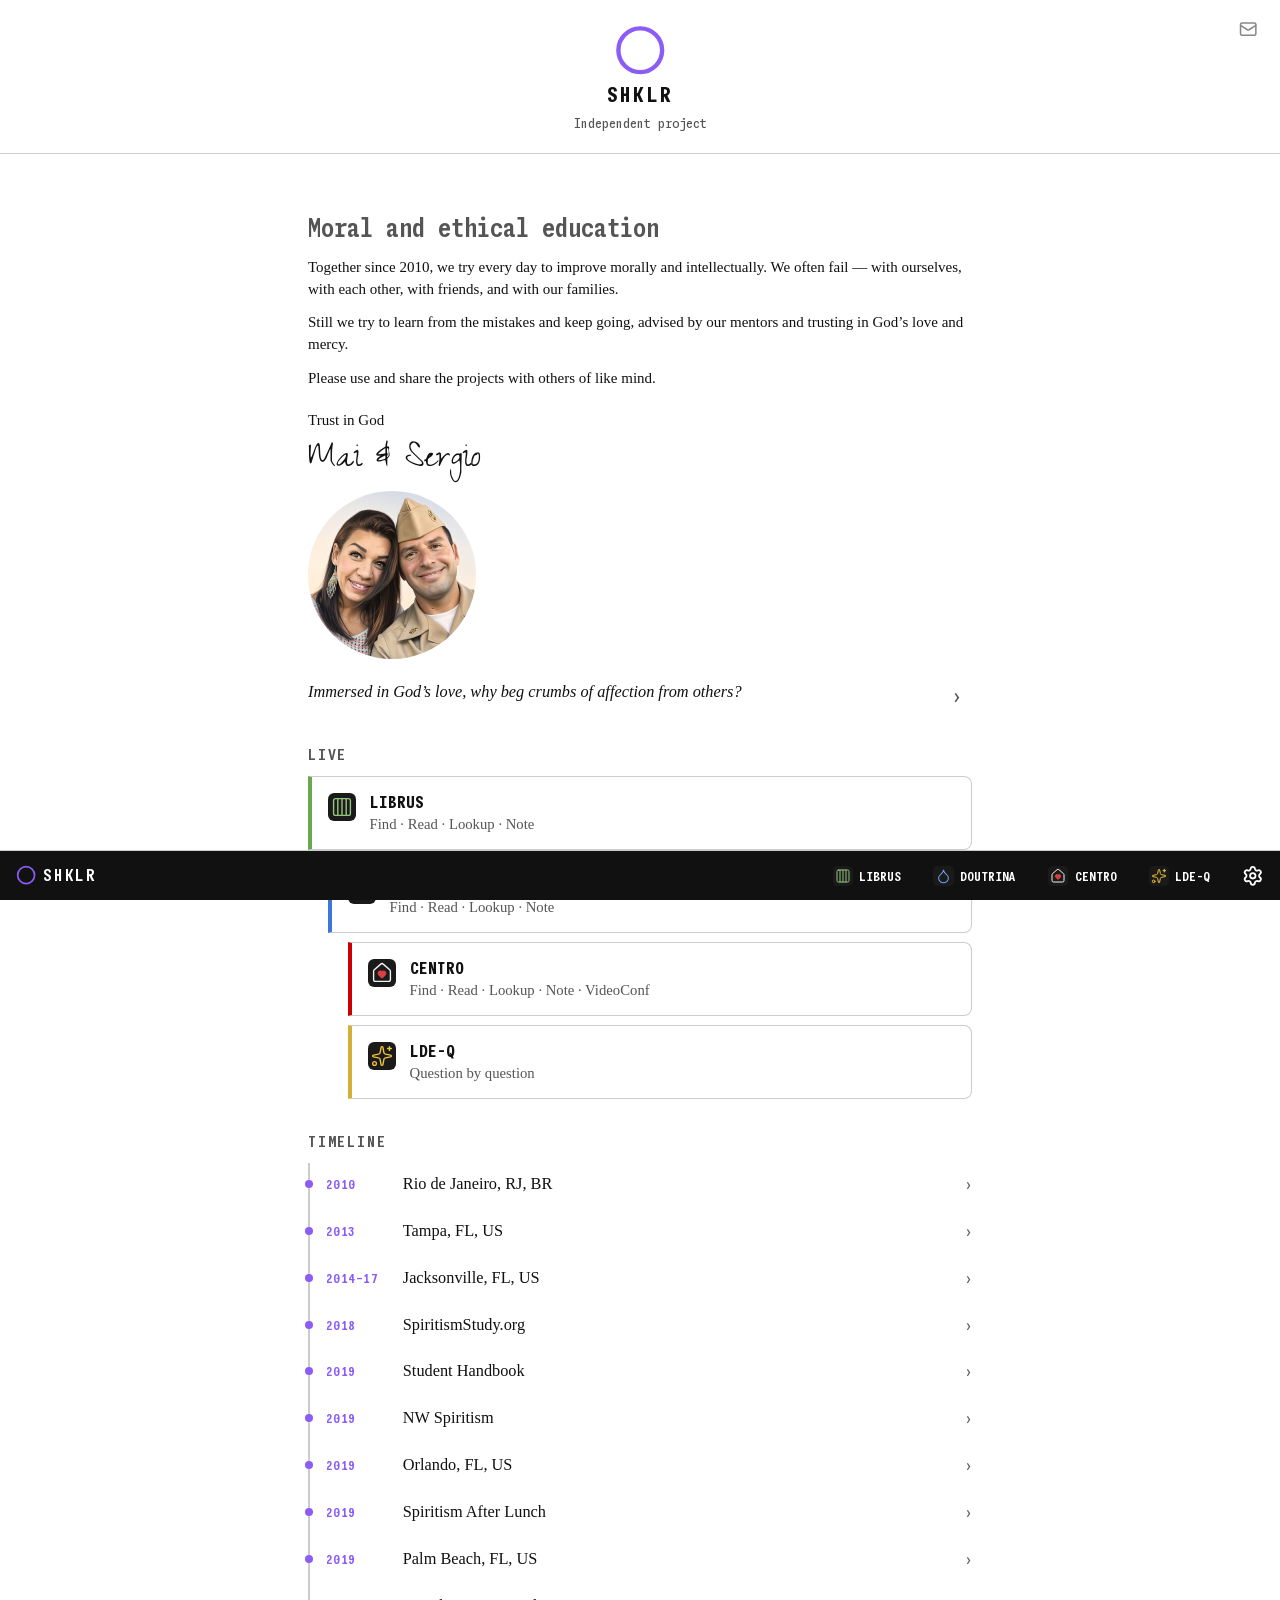
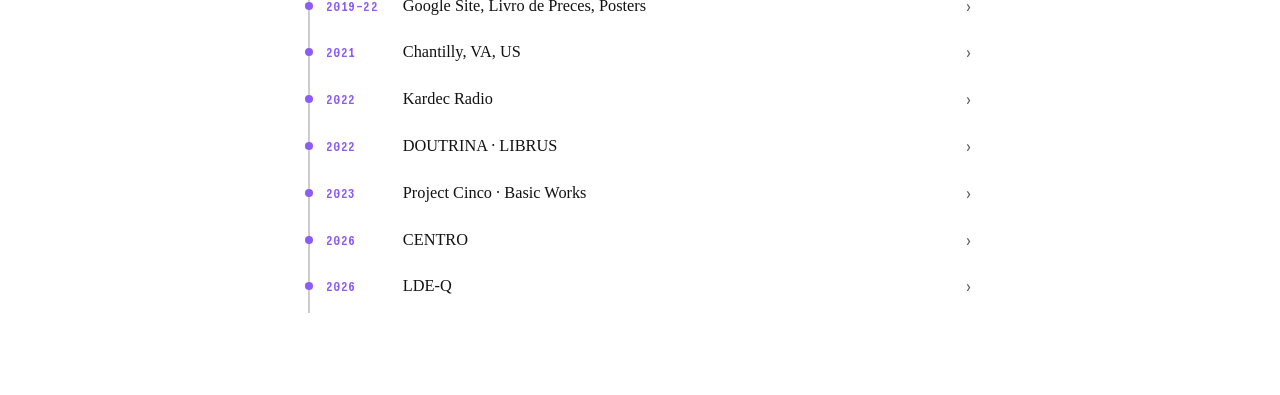
==== commit 6ac8cf25: "Revert the 12-app listing: Live list back to LIBRUS, DOUTRINA, CENTRO, LDE-Q (PT and EN); drop the o" ====
--- a/index.html
+++ b/index.html
@@ -56,14 +56,6 @@
  <a class="card doutrina nest-1" href="https://doutrina.org"><img class="mark" src="./brand/app-doutrina.svg" alt=""><span><strong>DOUTRINA</strong><span class="muted">Ache · Leia · Consulte · Anote</span></span></a>
  <a class="card centro nest-2" href="https://centro.doutrina.org"><img class="mark" src="./brand/app-centro.svg" alt=""><span><strong>CENTRO</strong><span class="muted">Ache · Leia · Consulte · Anote · VideoConf</span></span></a>
  <a class="card lde-q nest-2" href="https://lde.doutrina.org"><img class="mark" src="./brand/app-ldeq.svg" alt=""><span><strong>LDE-Q</strong><span class="muted">Pergunta a pergunta</span></span></a>
- <a class="card shklr" href="https://shklr.org"><img class="mark" src="./brand/app-shklr.svg" alt=""><span><strong>SHKLR</strong><span class="muted">Educação moral e ética</span></span></a>
- <a class="card ark" href="https://sergioshklr.github.io/ark/"><img class="mark" src="./brand/app-ark.svg" alt=""><span><strong>ARK</strong><span class="muted">O Protocolo de Noé</span></span></a>
- <a class="card shadowbox" href="https://shadowbox.shklr.org"><img class="mark" src="./brand/app-shadowbox.svg" alt=""><span><strong>SHADOWBOX</strong><span class="muted">Uma carreira na Marinha, fita a fita</span></span></a>
- <a class="card liberdade" href="https://liberdade.shklr.org"><img class="mark" src="./brand/app-liberdade.svg" alt=""><span><strong>LIBERDADE</strong><span class="muted">A regra tem de valer para todos</span></span></a>
- <a class="card vector" href="https://sergioshklr.github.io/vector/"><img class="mark" src="./brand/app-vector.svg" alt=""><span><strong>VECTOR</strong><span class="muted">Desenho vetorial local</span></span></a>
- <a class="card shooter" href="https://sergioshklr.github.io/shooter/"><img class="mark" src="./brand/app-shooter.svg" alt=""><span><strong>SHOOTER</strong><span class="muted">Treino de tiro em seco</span></span></a>
- <a class="card films" href="https://github.com/sergioSHKLR/watchlist"><img class="mark" src="./brand/app-films.svg" alt=""><span><strong>FILMS</strong><span class="muted">Treino AV de milícia</span></span></a>
- <a class="card remote" href="https://sergioshklr.github.io/remote/"><img class="mark" src="./brand/app-remote.svg" alt=""><span><strong>REMOTE</strong><span class="muted">Todo controle, um emissor IR</span></span></a>
  </nav>
  <h2>Linha do Tempo</h2>
  <ol class="tl">
@@ -101,14 +93,6 @@
  <a class="card doutrina nest-1" href="https://doutrina.org"><img class="mark" src="./brand/app-doutrina.svg" alt=""><span><strong>DOUTRINA</strong><span class="muted">Find · Read · Lookup · Note</span></span></a>
  <a class="card centro nest-2" href="https://centro.doutrina.org"><img class="mark" src="./brand/app-centro.svg" alt=""><span><strong>CENTRO</strong><span class="muted">Find · Read · Lookup · Note · VideoConf</span></span></a>
  <a class="card lde-q nest-2" href="https://lde.doutrina.org"><img class="mark" src="./brand/app-ldeq.svg" alt=""><span><strong>LDE-Q</strong><span class="muted">Question by question</span></span></a>
- <a class="card shklr" href="https://shklr.org"><img class="mark" src="./brand/app-shklr.svg" alt=""><span><strong>SHKLR</strong><span class="muted">Moral and ethical education</span></span></a>
- <a class="card ark" href="https://sergioshklr.github.io/ark/"><img class="mark" src="./brand/app-ark.svg" alt=""><span><strong>ARK</strong><span class="muted">The Noah Protocol</span></span></a>
- <a class="card shadowbox" href="https://shadowbox.shklr.org"><img class="mark" src="./brand/app-shadowbox.svg" alt=""><span><strong>SHADOWBOX</strong><span class="muted">A Navy career, ribbon by ribbon</span></span></a>
- <a class="card liberdade" href="https://liberdade.shklr.org"><img class="mark" src="./brand/app-liberdade.svg" alt=""><span><strong>LIBERDADE</strong><span class="muted">The rule must apply to everyone</span></span></a>
- <a class="card vector" href="https://sergioshklr.github.io/vector/"><img class="mark" src="./brand/app-vector.svg" alt=""><span><strong>VECTOR</strong><span class="muted">Local-first vector drawing</span></span></a>
- <a class="card shooter" href="https://sergioshklr.github.io/shooter/"><img class="mark" src="./brand/app-shooter.svg" alt=""><span><strong>SHOOTER</strong><span class="muted">Dry-fire trainer</span></span></a>
- <a class="card films" href="https://github.com/sergioSHKLR/watchlist"><img class="mark" src="./brand/app-films.svg" alt=""><span><strong>FILMS</strong><span class="muted">Militia AV training</span></span></a>
- <a class="card remote" href="https://sergioshklr.github.io/remote/"><img class="mark" src="./brand/app-remote.svg" alt=""><span><strong>REMOTE</strong><span class="muted">Every remote, one IR blaster</span></span></a>
  </nav>
  <h2>Timeline</h2>
  <ol class="tl">
--- a/site.css
+++ b/site.css
@@ -84,14 +84,6 @@
  .card.doutrina { border-left-color: var(--doutrina); }
  .card.lde-q { border-left-color: var(--lde); }
  .card.centro { border-left-color: var(--centro); }
- .card.shklr { border-left-color: var(--shklr); }
- .card.ark { border-left-color: #c08a5a; }
- .card.shadowbox { border-left-color: #daa520; }
- .card.liberdade { border-left-color: #e3c26a; }
- .card.vector { border-left-color: #6aa84f; }
- .card.shooter { border-left-color: #5f6670; }
- .card.films { border-left-color: #d06a2b; }
- .card.remote { border-left-color: #d94040; }
  .card.nest-1 { margin-left: 1.25rem; }
  .card.nest-2 { margin-left: 2.5rem; }
  .card img.mark { width: 28px; height: 28px; flex: none; margin-top: 2px; }
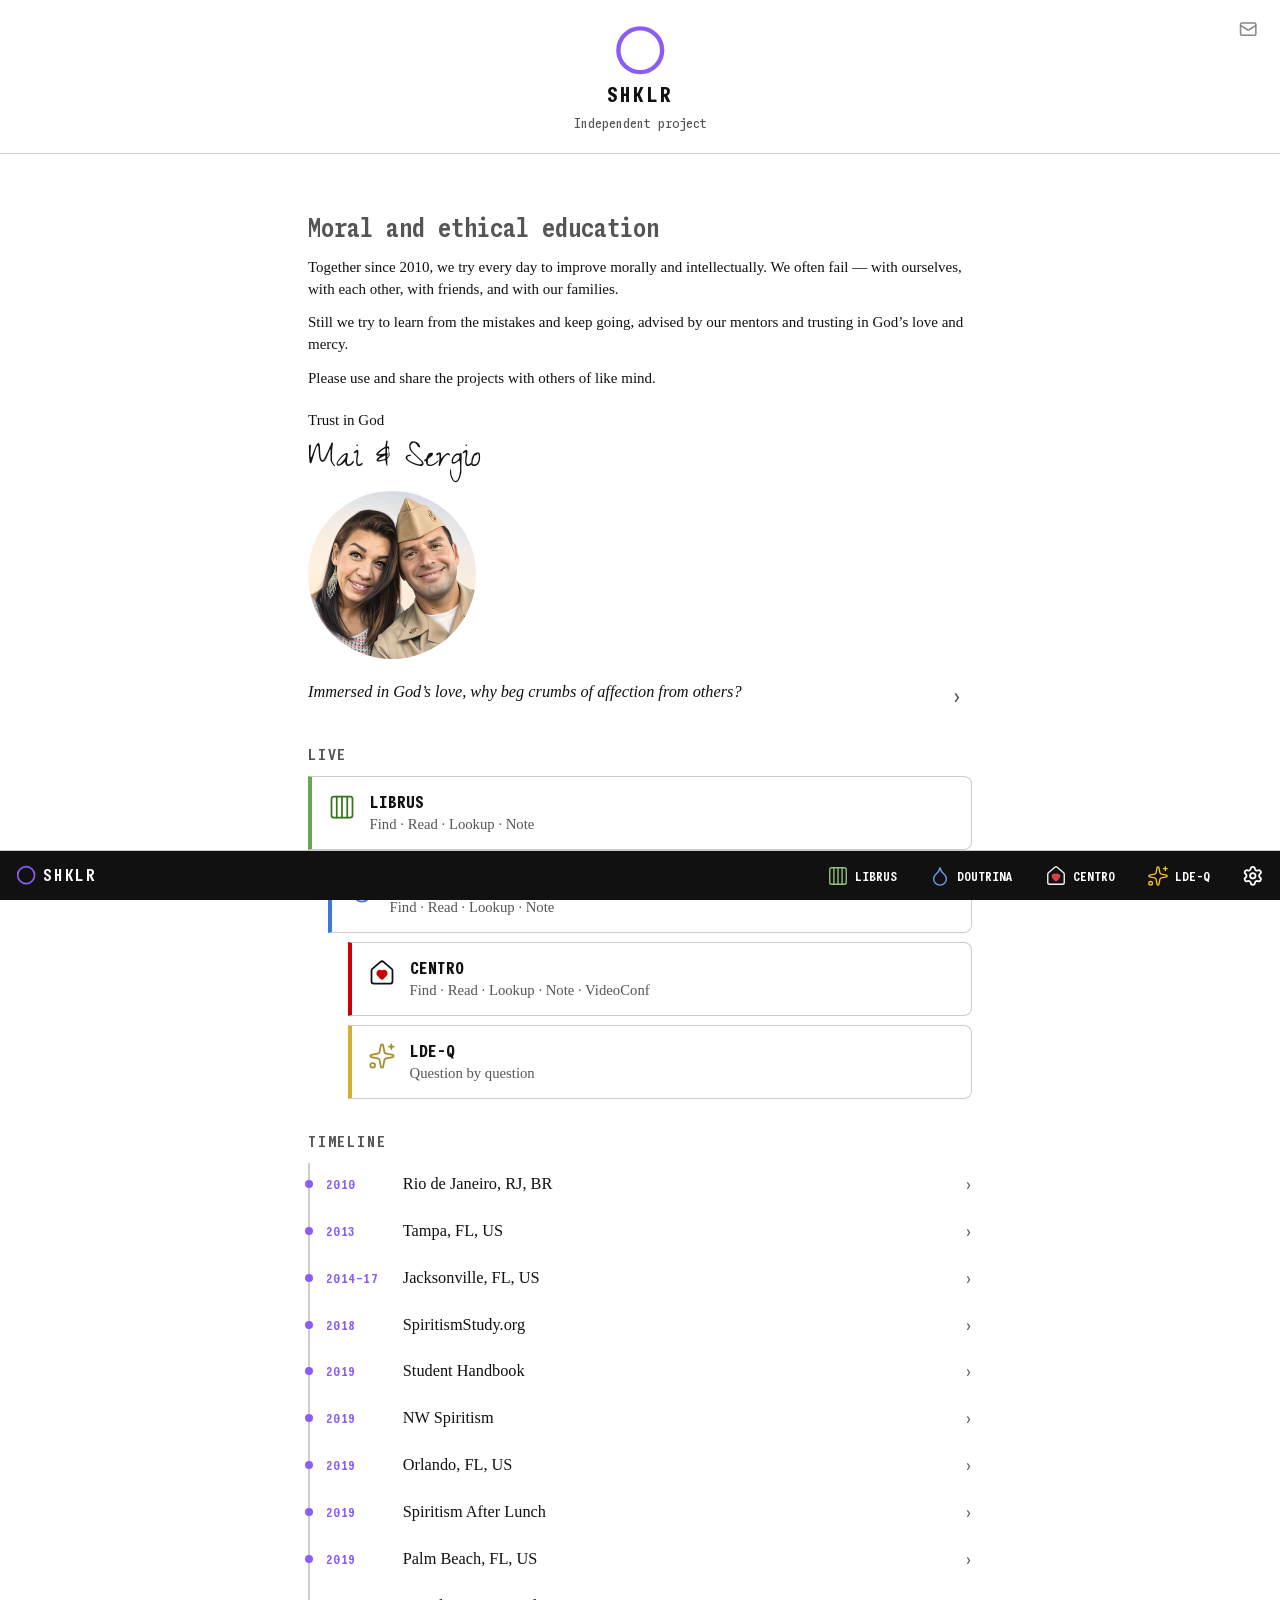
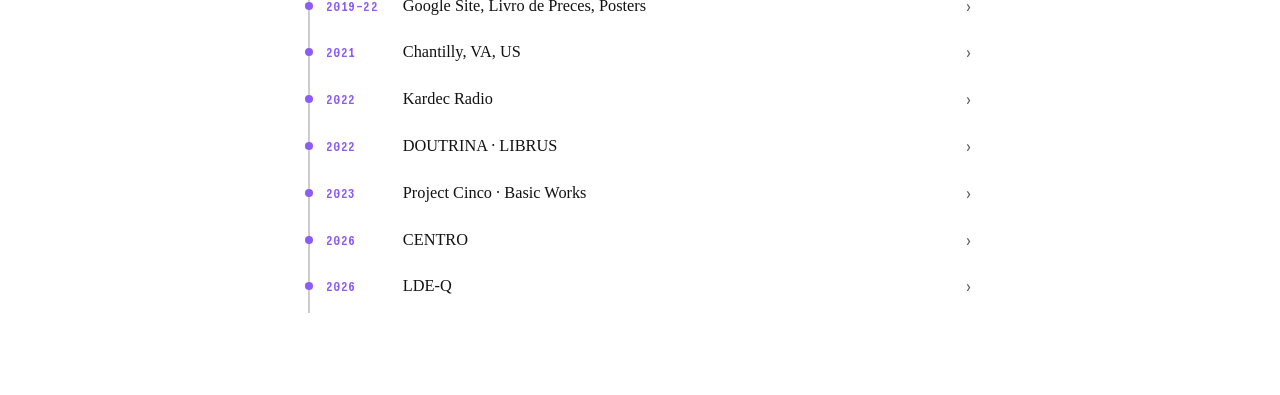
==== commit f211856d: "Bare marks: Live list and footer use stroke icons without plates (light/dark page variants); footer " ====
--- a/index.html
+++ b/index.html
@@ -17,7 +17,7 @@
  <link rel="preconnect" href="https://fonts.gstatic.com" crossorigin>
  <link rel="stylesheet" href="https://fonts.googleapis.com/css2?family=Zeyada&display=swap" media="print" onload="this.media='all'">
  <noscript><link rel="stylesheet" href="https://fonts.googleapis.com/css2?family=Zeyada&display=swap"></noscript>
- <link rel="icon" href="./favicon.svg?v=3" type="image/svg+xml">
+ <link rel="icon" href="./favicon.svg?v=4" type="image/svg+xml">
  <link rel="icon" href="./favicon.ico" sizes="48x48">
  <link rel="apple-touch-icon" href="./pwa/shklr-apple-touch-icon.png" sizes="180x180">
  <link rel="apple-touch-icon" href="./pwa/shklr-apple-touch-icon-dark.png" sizes="180x180" media="(prefers-color-scheme: dark)">
@@ -34,7 +34,7 @@
  <meta property="og:image:height" content="630">
  <meta name="twitter:card" content="summary_large_image">
  <meta name="twitter:image" content="https://shklr.org/x-card.png">
- <link rel="stylesheet" href="./site.css?v=brand2">
+ <link rel="stylesheet" href="./site.css?v=brand3">
 
 </head>
 <body>
@@ -52,10 +52,10 @@
  </figure>
  <h2>Ao vivo</h2>
  <nav class="live" aria-label="Ao vivo">
- <a class="card librus" href="https://librus.app"><img class="mark" src="./brand/app-librus.svg" alt=""><span><strong>LIBRUS</strong><span class="muted">Ache · Leia · Consulte · Anote</span></span></a>
- <a class="card doutrina nest-1" href="https://doutrina.org"><img class="mark" src="./brand/app-doutrina.svg" alt=""><span><strong>DOUTRINA</strong><span class="muted">Ache · Leia · Consulte · Anote</span></span></a>
- <a class="card centro nest-2" href="https://centro.doutrina.org"><img class="mark" src="./brand/app-centro.svg" alt=""><span><strong>CENTRO</strong><span class="muted">Ache · Leia · Consulte · Anote · VideoConf</span></span></a>
- <a class="card lde-q nest-2" href="https://lde.doutrina.org"><img class="mark" src="./brand/app-ldeq.svg" alt=""><span><strong>LDE-Q</strong><span class="muted">Pergunta a pergunta</span></span></a>
+ <a class="card librus" href="https://librus.app"><img class="mark mark-l" src="./brand/app-librus-l.svg" alt=""><img class="mark mark-d" src="./brand/app-librus-d.svg" alt=""><span><strong>LIBRUS</strong><span class="muted">Ache · Leia · Consulte · Anote</span></span></a>
+ <a class="card doutrina nest-1" href="https://doutrina.org"><img class="mark mark-l" src="./brand/app-doutrina-l.svg" alt=""><img class="mark mark-d" src="./brand/app-doutrina-d.svg" alt=""><span><strong>DOUTRINA</strong><span class="muted">Ache · Leia · Consulte · Anote</span></span></a>
+ <a class="card centro nest-2" href="https://centro.doutrina.org"><img class="mark mark-l" src="./brand/app-centro-l.svg" alt=""><img class="mark mark-d" src="./brand/app-centro-d.svg" alt=""><span><strong>CENTRO</strong><span class="muted">Ache · Leia · Consulte · Anote · VideoConf</span></span></a>
+ <a class="card lde-q nest-2" href="https://lde.doutrina.org"><img class="mark mark-l" src="./brand/app-ldeq-l.svg" alt=""><img class="mark mark-d" src="./brand/app-ldeq-d.svg" alt=""><span><strong>LDE-Q</strong><span class="muted">Pergunta a pergunta</span></span></a>
  </nav>
  <h2>Linha do Tempo</h2>
  <ol class="tl">
@@ -89,10 +89,10 @@
  </figure>
  <h2>Live</h2>
  <nav class="live" aria-label="Live">
- <a class="card librus" href="https://librus.app"><img class="mark" src="./brand/app-librus.svg" alt=""><span><strong>LIBRUS</strong><span class="muted">Find · Read · Lookup · Note</span></span></a>
- <a class="card doutrina nest-1" href="https://doutrina.org"><img class="mark" src="./brand/app-doutrina.svg" alt=""><span><strong>DOUTRINA</strong><span class="muted">Find · Read · Lookup · Note</span></span></a>
- <a class="card centro nest-2" href="https://centro.doutrina.org"><img class="mark" src="./brand/app-centro.svg" alt=""><span><strong>CENTRO</strong><span class="muted">Find · Read · Lookup · Note · VideoConf</span></span></a>
- <a class="card lde-q nest-2" href="https://lde.doutrina.org"><img class="mark" src="./brand/app-ldeq.svg" alt=""><span><strong>LDE-Q</strong><span class="muted">Question by question</span></span></a>
+ <a class="card librus" href="https://librus.app"><img class="mark mark-l" src="./brand/app-librus-l.svg" alt=""><img class="mark mark-d" src="./brand/app-librus-d.svg" alt=""><span><strong>LIBRUS</strong><span class="muted">Find · Read · Lookup · Note</span></span></a>
+ <a class="card doutrina nest-1" href="https://doutrina.org"><img class="mark mark-l" src="./brand/app-doutrina-l.svg" alt=""><img class="mark mark-d" src="./brand/app-doutrina-d.svg" alt=""><span><strong>DOUTRINA</strong><span class="muted">Find · Read · Lookup · Note</span></span></a>
+ <a class="card centro nest-2" href="https://centro.doutrina.org"><img class="mark mark-l" src="./brand/app-centro-l.svg" alt=""><img class="mark mark-d" src="./brand/app-centro-d.svg" alt=""><span><strong>CENTRO</strong><span class="muted">Find · Read · Lookup · Note · VideoConf</span></span></a>
+ <a class="card lde-q nest-2" href="https://lde.doutrina.org"><img class="mark mark-l" src="./brand/app-ldeq-l.svg" alt=""><img class="mark mark-d" src="./brand/app-ldeq-d.svg" alt=""><span><strong>LDE-Q</strong><span class="muted">Question by question</span></span></a>
  </nav>
  <h2>Timeline</h2>
  <ol class="tl">
@@ -118,10 +118,10 @@
  <footer id="bar">
  <span id="bar-title"><svg class="logo-mark" viewBox="0 0 24 24" fill="none" stroke="currentColor" stroke-width="2" stroke-linecap="round" stroke-linejoin="round" aria-hidden="true"><circle cx="12" cy="12" r="10"/></svg> SHKLR</span>
  <div id="bar-end">
- <a href="https://librus.app" title="LIBRUS"><img src="./brand/app-librus.svg" alt=""><span>LIBRUS</span></a>
- <a href="https://doutrina.org" title="DOUTRINA"><img src="./brand/app-doutrina.svg" alt=""><span>DOUTRINA</span></a>
- <a href="https://centro.doutrina.org" title="CENTRO"><img src="./brand/app-centro.svg" alt=""><span>CENTRO</span></a>
- <a href="https://lde.doutrina.org" title="LDE-Q"><img src="./brand/app-ldeq.svg" alt=""><span>LDE-Q</span></a>
+ <a href="https://librus.app" title="LIBRUS"><img src="./brand/app-librus-d.svg" alt=""><span>LIBRUS</span></a>
+ <a href="https://doutrina.org" title="DOUTRINA"><img src="./brand/app-doutrina-d.svg" alt=""><span>DOUTRINA</span></a>
+ <a href="https://centro.doutrina.org" title="CENTRO"><img src="./brand/app-centro-d.svg" alt=""><span>CENTRO</span></a>
+ <a href="https://lde.doutrina.org" title="LDE-Q"><img src="./brand/app-ldeq-d.svg" alt=""><span>LDE-Q</span></a>
 <button type="button" id="btn-settings" aria-expanded="false" aria-controls="settings" title="Ajustes" aria-label="Ajustes"><svg viewBox="0 0 24 24" fill="none" stroke="currentColor" stroke-width="2" stroke-linecap="round" stroke-linejoin="round" aria-hidden="true"><path d="M9.671 4.136a2.34 2.34 0 0 1 4.659 0 2.34 2.34 0 0 0 3.319 1.915 2.34 2.34 0 0 1 2.33 4.033 2.34 2.34 0 0 0 0 3.831 2.34 2.34 0 0 1-2.33 4.033 2.34 2.34 0 0 0-3.319 1.915 2.34 2.34 0 0 1-4.659 0 2.34 2.34 0 0 0-3.32-1.915 2.34 2.34 0 0 1-2.33-4.033 2.34 2.34 0 0 0 0-3.831A2.34 2.34 0 0 1 6.35 6.051a2.34 2.34 0 0 0 3.319-1.915"/><circle cx="12" cy="12" r="3"/></svg></button>
  </div>
  </footer>
--- a/site.css
+++ b/site.css
@@ -87,6 +87,11 @@
  .card.nest-1 { margin-left: 1.25rem; }
  .card.nest-2 { margin-left: 2.5rem; }
  .card img.mark { width: 28px; height: 28px; flex: none; margin-top: 2px; }
+ /* bare stroke marks (no plate): light-page vs dark-page variant, following the page theme */
+ .card img.mark-l { display: none; }
+ html[data-theme="light"] .card img.mark-l { display: block; }
+ html[data-theme="light"] .card img.mark-d { display: none; }
+ @media (prefers-color-scheme: light) { html[data-theme="sys"] .card img.mark-l { display: block; } html[data-theme="sys"] .card img.mark-d { display: none; } }
  .card strong { display: block; font-family: var(--sans); font-size: 1rem; }
  .legal { font-size: .72rem; line-height: 1.45; color: var(--muted); }
 #settings .settings-meta { margin: 0; }
@@ -105,7 +110,7 @@
   letter-spacing: .1em;
 }
  #bar a:hover { background: rgba(255,255,255,0.12); }
- #bar a img { width: calc(1.35 * 15px); height: calc(1.35 * 15px); }
+ #bar a img { width: 1.35rem; height: 1.35rem; flex: none; } /* bare glyphs, same box as the gear icon */
  @media (max-width: 720px) { #bar a span { display: none; } }
  [hidden] { display: none !important; }
 #mast {
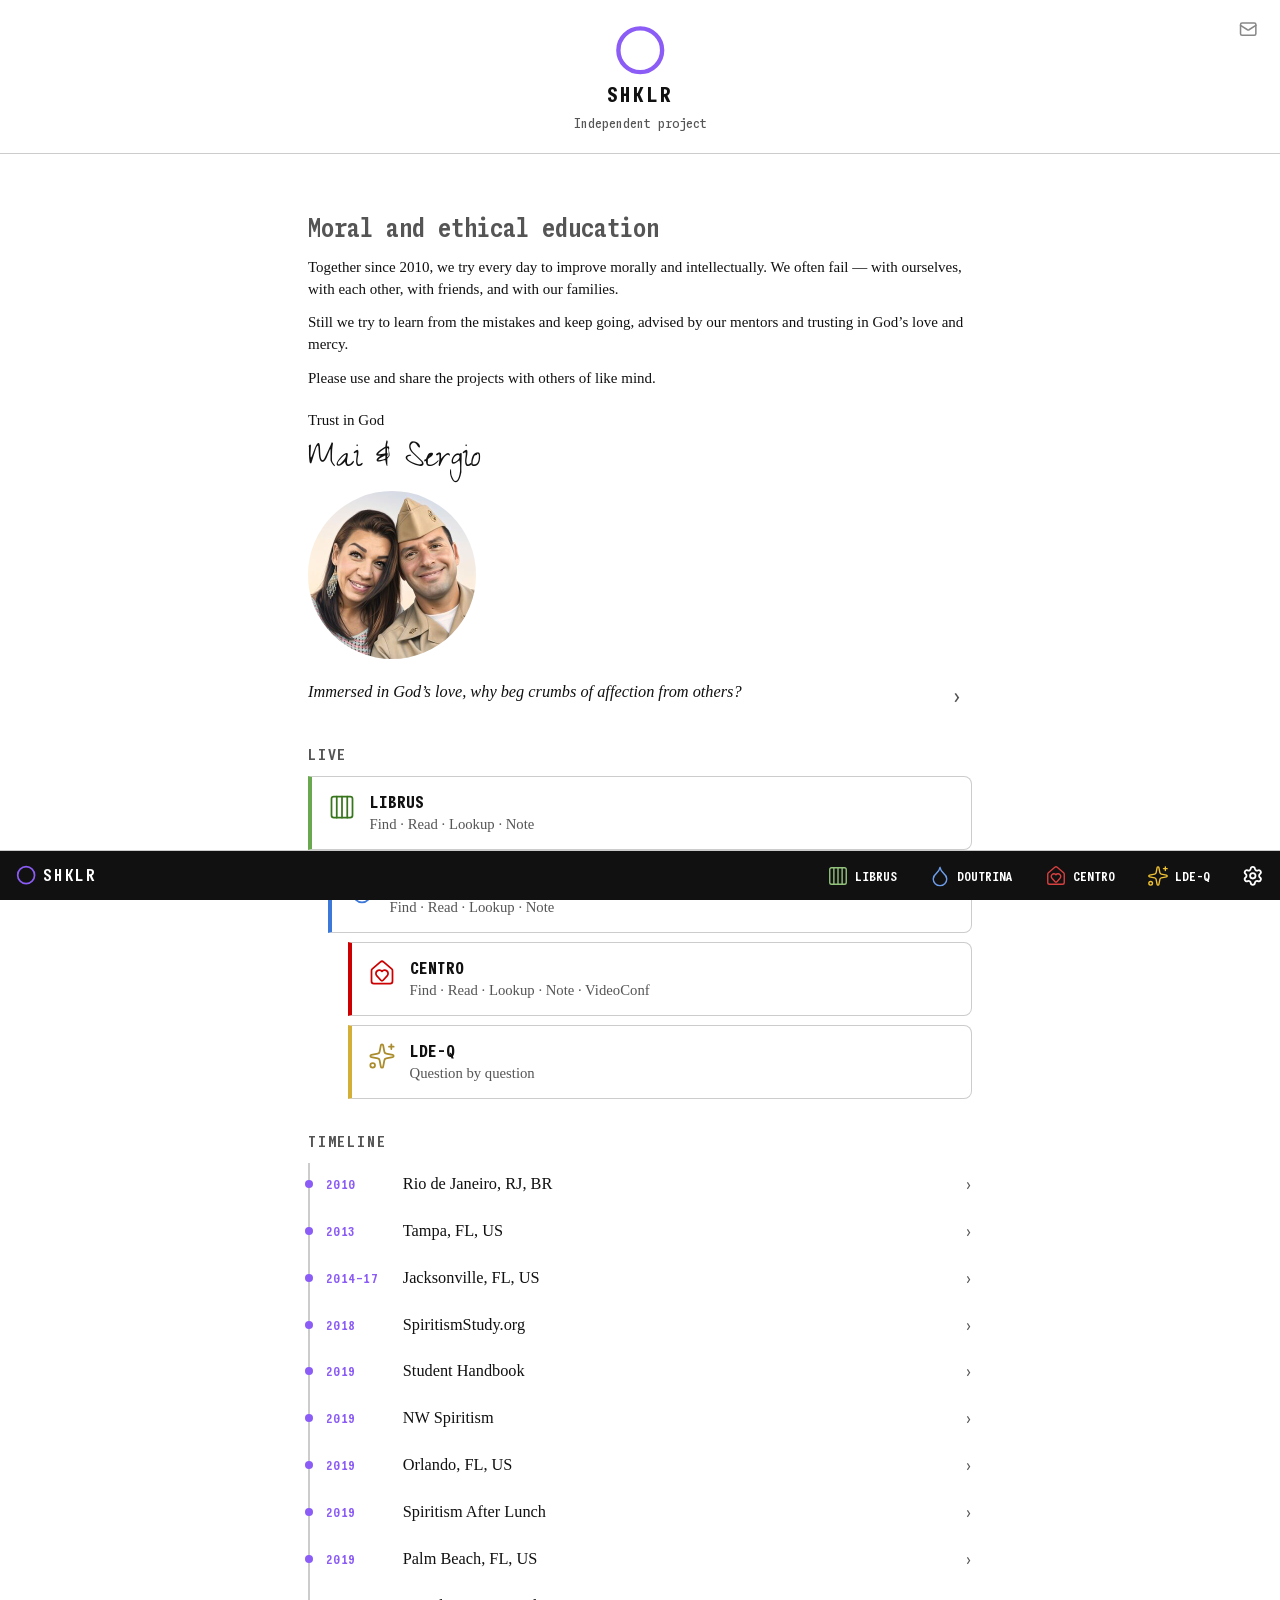
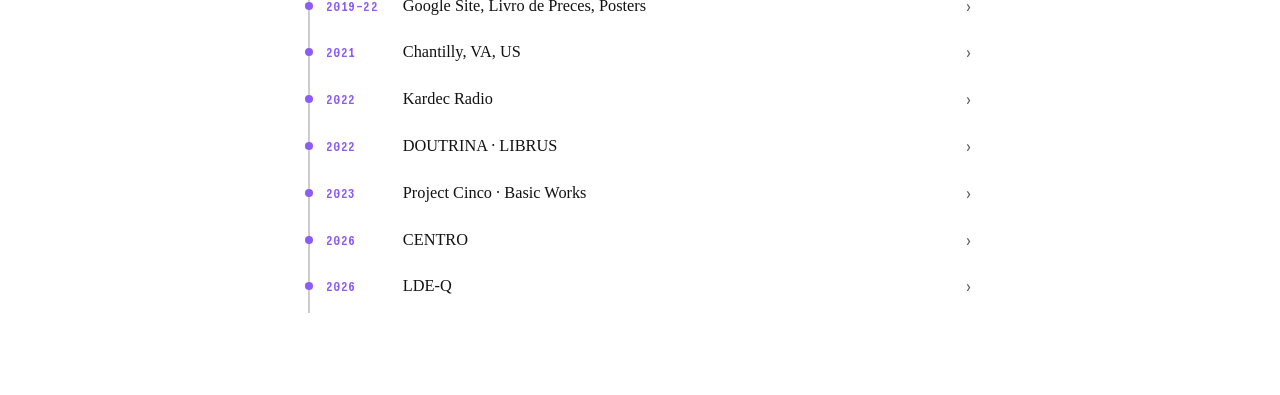
==== commit 0daaec54: "Ao vivo + footer: CENTRO all red stroke, DOUTRINA normalised; README icon centered at top" ====
--- a/index.html
+++ b/index.html
@@ -53,8 +53,8 @@
  <h2>Ao vivo</h2>
  <nav class="live" aria-label="Ao vivo">
  <a class="card librus" href="https://librus.app"><img class="mark mark-l" src="./brand/app-librus-l.svg" alt=""><img class="mark mark-d" src="./brand/app-librus-d.svg" alt=""><span><strong>LIBRUS</strong><span class="muted">Ache · Leia · Consulte · Anote</span></span></a>
- <a class="card doutrina nest-1" href="https://doutrina.org"><img class="mark mark-l" src="./brand/app-doutrina-l.svg" alt=""><img class="mark mark-d" src="./brand/app-doutrina-d.svg" alt=""><span><strong>DOUTRINA</strong><span class="muted">Ache · Leia · Consulte · Anote</span></span></a>
- <a class="card centro nest-2" href="https://centro.doutrina.org"><img class="mark mark-l" src="./brand/app-centro-l.svg" alt=""><img class="mark mark-d" src="./brand/app-centro-d.svg" alt=""><span><strong>CENTRO</strong><span class="muted">Ache · Leia · Consulte · Anote · VideoConf</span></span></a>
+ <a class="card doutrina nest-1" href="https://doutrina.org"><img class="mark mark-l" src="./brand/app-doutrina-l.svg?v=20261119r" alt=""><img class="mark mark-d" src="./brand/app-doutrina-d.svg?v=20261119r" alt=""><span><strong>DOUTRINA</strong><span class="muted">Ache · Leia · Consulte · Anote</span></span></a>
+ <a class="card centro nest-2" href="https://centro.doutrina.org"><img class="mark mark-l" src="./brand/app-centro-l.svg?v=20261119r" alt=""><img class="mark mark-d" src="./brand/app-centro-d.svg?v=20261119r" alt=""><span><strong>CENTRO</strong><span class="muted">Ache · Leia · Consulte · Anote · VideoConf</span></span></a>
  <a class="card lde-q nest-2" href="https://lde.doutrina.org"><img class="mark mark-l" src="./brand/app-ldeq-l.svg" alt=""><img class="mark mark-d" src="./brand/app-ldeq-d.svg" alt=""><span><strong>LDE-Q</strong><span class="muted">Pergunta a pergunta</span></span></a>
  </nav>
  <h2>Linha do Tempo</h2>
@@ -90,8 +90,8 @@
  <h2>Live</h2>
  <nav class="live" aria-label="Live">
  <a class="card librus" href="https://librus.app"><img class="mark mark-l" src="./brand/app-librus-l.svg" alt=""><img class="mark mark-d" src="./brand/app-librus-d.svg" alt=""><span><strong>LIBRUS</strong><span class="muted">Find · Read · Lookup · Note</span></span></a>
- <a class="card doutrina nest-1" href="https://doutrina.org"><img class="mark mark-l" src="./brand/app-doutrina-l.svg" alt=""><img class="mark mark-d" src="./brand/app-doutrina-d.svg" alt=""><span><strong>DOUTRINA</strong><span class="muted">Find · Read · Lookup · Note</span></span></a>
- <a class="card centro nest-2" href="https://centro.doutrina.org"><img class="mark mark-l" src="./brand/app-centro-l.svg" alt=""><img class="mark mark-d" src="./brand/app-centro-d.svg" alt=""><span><strong>CENTRO</strong><span class="muted">Find · Read · Lookup · Note · VideoConf</span></span></a>
+ <a class="card doutrina nest-1" href="https://doutrina.org"><img class="mark mark-l" src="./brand/app-doutrina-l.svg?v=20261119r" alt=""><img class="mark mark-d" src="./brand/app-doutrina-d.svg?v=20261119r" alt=""><span><strong>DOUTRINA</strong><span class="muted">Find · Read · Lookup · Note</span></span></a>
+ <a class="card centro nest-2" href="https://centro.doutrina.org"><img class="mark mark-l" src="./brand/app-centro-l.svg?v=20261119r" alt=""><img class="mark mark-d" src="./brand/app-centro-d.svg?v=20261119r" alt=""><span><strong>CENTRO</strong><span class="muted">Find · Read · Lookup · Note · VideoConf</span></span></a>
  <a class="card lde-q nest-2" href="https://lde.doutrina.org"><img class="mark mark-l" src="./brand/app-ldeq-l.svg" alt=""><img class="mark mark-d" src="./brand/app-ldeq-d.svg" alt=""><span><strong>LDE-Q</strong><span class="muted">Question by question</span></span></a>
  </nav>
  <h2>Timeline</h2>
@@ -119,8 +119,8 @@
  <span id="bar-title"><svg class="logo-mark" viewBox="0 0 24 24" fill="none" stroke="currentColor" stroke-width="2" stroke-linecap="round" stroke-linejoin="round" aria-hidden="true"><circle cx="12" cy="12" r="10"/></svg> SHKLR</span>
  <div id="bar-end">
  <a href="https://librus.app" title="LIBRUS"><img src="./brand/app-librus-d.svg" alt=""><span>LIBRUS</span></a>
- <a href="https://doutrina.org" title="DOUTRINA"><img src="./brand/app-doutrina-d.svg" alt=""><span>DOUTRINA</span></a>
- <a href="https://centro.doutrina.org" title="CENTRO"><img src="./brand/app-centro-d.svg" alt=""><span>CENTRO</span></a>
+ <a href="https://doutrina.org" title="DOUTRINA"><img src="./brand/app-doutrina-d.svg?v=20261119r" alt=""><span>DOUTRINA</span></a>
+ <a href="https://centro.doutrina.org" title="CENTRO"><img src="./brand/app-centro-d.svg?v=20261119r" alt=""><span>CENTRO</span></a>
  <a href="https://lde.doutrina.org" title="LDE-Q"><img src="./brand/app-ldeq-d.svg" alt=""><span>LDE-Q</span></a>
 <button type="button" id="btn-settings" aria-expanded="false" aria-controls="settings" title="Ajustes" aria-label="Ajustes"><svg viewBox="0 0 24 24" fill="none" stroke="currentColor" stroke-width="2" stroke-linecap="round" stroke-linejoin="round" aria-hidden="true"><path d="M9.671 4.136a2.34 2.34 0 0 1 4.659 0 2.34 2.34 0 0 0 3.319 1.915 2.34 2.34 0 0 1 2.33 4.033 2.34 2.34 0 0 0 0 3.831 2.34 2.34 0 0 1-2.33 4.033 2.34 2.34 0 0 0-3.319 1.915 2.34 2.34 0 0 1-4.659 0 2.34 2.34 0 0 0-3.32-1.915 2.34 2.34 0 0 1-2.33-4.033 2.34 2.34 0 0 0 0-3.831A2.34 2.34 0 0 1 6.35 6.051a2.34 2.34 0 0 0 3.319-1.915"/><circle cx="12" cy="12" r="3"/></svg></button>
  </div>
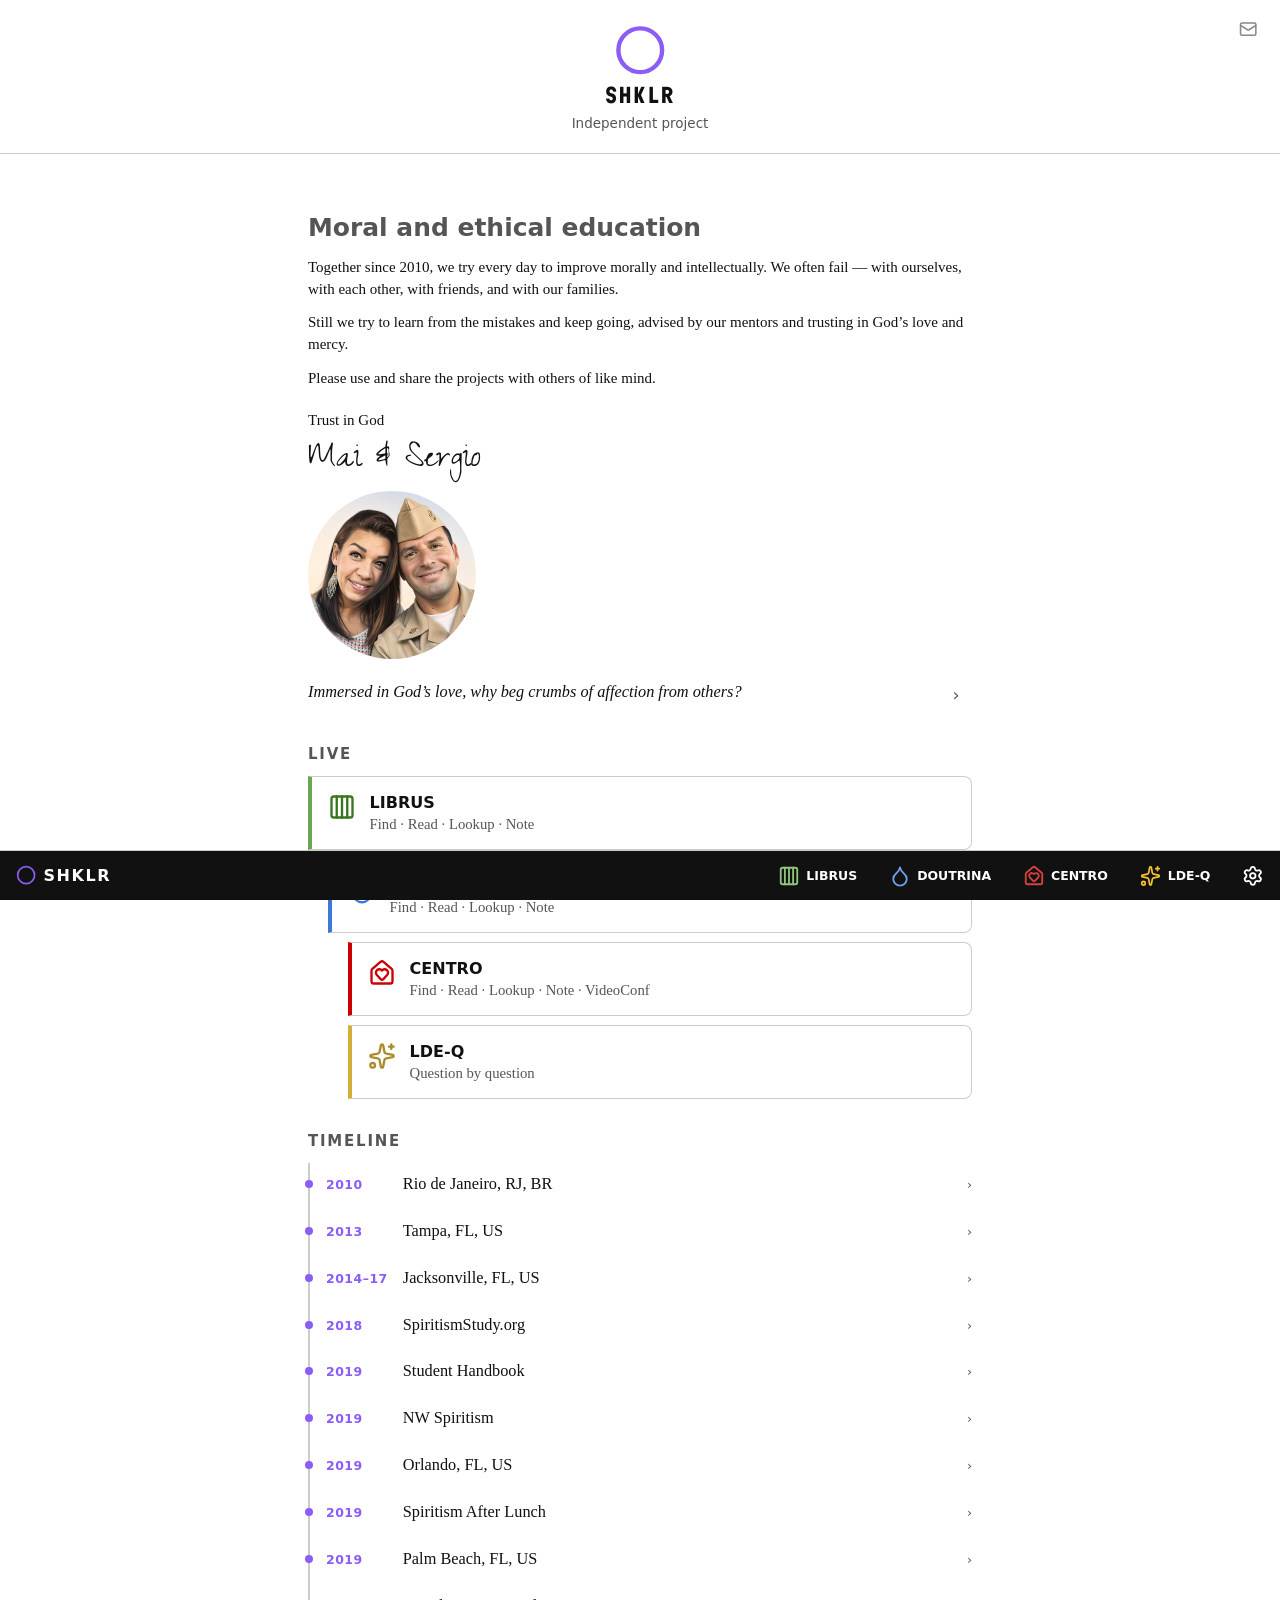
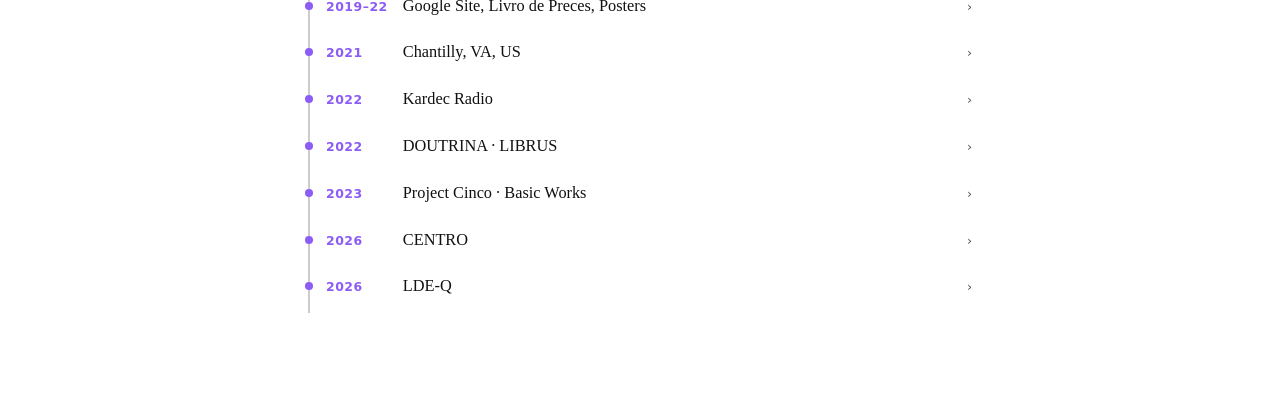
==== commit 6341816b: "Brand kit rev 4: Chief icon revision + brand/UI font split - Icons: stroke 2 (FILMS/REMOTE 1.5), gre" ====
--- a/index.html
+++ b/index.html
@@ -52,10 +52,10 @@
  </figure>
  <h2>Ao vivo</h2>
  <nav class="live" aria-label="Ao vivo">
- <a class="card librus" href="https://librus.app"><img class="mark mark-l" src="./brand/app-librus-l.svg" alt=""><img class="mark mark-d" src="./brand/app-librus-d.svg" alt=""><span><strong>LIBRUS</strong><span class="muted">Ache · Leia · Consulte · Anote</span></span></a>
- <a class="card doutrina nest-1" href="https://doutrina.org"><img class="mark mark-l" src="./brand/app-doutrina-l.svg?v=20261119r" alt=""><img class="mark mark-d" src="./brand/app-doutrina-d.svg?v=20261119r" alt=""><span><strong>DOUTRINA</strong><span class="muted">Ache · Leia · Consulte · Anote</span></span></a>
- <a class="card centro nest-2" href="https://centro.doutrina.org"><img class="mark mark-l" src="./brand/app-centro-l.svg?v=20261119r" alt=""><img class="mark mark-d" src="./brand/app-centro-d.svg?v=20261119r" alt=""><span><strong>CENTRO</strong><span class="muted">Ache · Leia · Consulte · Anote · VideoConf</span></span></a>
- <a class="card lde-q nest-2" href="https://lde.doutrina.org"><img class="mark mark-l" src="./brand/app-ldeq-l.svg" alt=""><img class="mark mark-d" src="./brand/app-ldeq-d.svg" alt=""><span><strong>LDE-Q</strong><span class="muted">Pergunta a pergunta</span></span></a>
+ <a class="card librus" href="https://librus.app"><img class="mark mark-l" src="./brand/app-librus-l.svg?v=20261122" alt=""><img class="mark mark-d" src="./brand/app-librus-d.svg?v=20261122" alt=""><span><strong>LIBRUS</strong><span class="muted">Ache · Leia · Consulte · Anote</span></span></a>
+ <a class="card doutrina nest-1" href="https://doutrina.org"><img class="mark mark-l" src="./brand/app-doutrina-l.svg?v=20261122" alt=""><img class="mark mark-d" src="./brand/app-doutrina-d.svg?v=20261122" alt=""><span><strong>DOUTRINA</strong><span class="muted">Ache · Leia · Consulte · Anote</span></span></a>
+ <a class="card centro nest-2" href="https://centro.doutrina.org"><img class="mark mark-l" src="./brand/app-centro-l.svg?v=20261122" alt=""><img class="mark mark-d" src="./brand/app-centro-d.svg?v=20261122" alt=""><span><strong>CENTRO</strong><span class="muted">Ache · Leia · Consulte · Anote · VideoConf</span></span></a>
+ <a class="card lde-q nest-2" href="https://lde.doutrina.org"><img class="mark mark-l" src="./brand/app-ldeq-l.svg?v=20261122" alt=""><img class="mark mark-d" src="./brand/app-ldeq-d.svg?v=20261122" alt=""><span><strong>LDE-Q</strong><span class="muted">Pergunta a pergunta</span></span></a>
  </nav>
  <h2>Linha do Tempo</h2>
  <ol class="tl">
@@ -89,10 +89,10 @@
  </figure>
  <h2>Live</h2>
  <nav class="live" aria-label="Live">
- <a class="card librus" href="https://librus.app"><img class="mark mark-l" src="./brand/app-librus-l.svg" alt=""><img class="mark mark-d" src="./brand/app-librus-d.svg" alt=""><span><strong>LIBRUS</strong><span class="muted">Find · Read · Lookup · Note</span></span></a>
- <a class="card doutrina nest-1" href="https://doutrina.org"><img class="mark mark-l" src="./brand/app-doutrina-l.svg?v=20261119r" alt=""><img class="mark mark-d" src="./brand/app-doutrina-d.svg?v=20261119r" alt=""><span><strong>DOUTRINA</strong><span class="muted">Find · Read · Lookup · Note</span></span></a>
- <a class="card centro nest-2" href="https://centro.doutrina.org"><img class="mark mark-l" src="./brand/app-centro-l.svg?v=20261119r" alt=""><img class="mark mark-d" src="./brand/app-centro-d.svg?v=20261119r" alt=""><span><strong>CENTRO</strong><span class="muted">Find · Read · Lookup · Note · VideoConf</span></span></a>
- <a class="card lde-q nest-2" href="https://lde.doutrina.org"><img class="mark mark-l" src="./brand/app-ldeq-l.svg" alt=""><img class="mark mark-d" src="./brand/app-ldeq-d.svg" alt=""><span><strong>LDE-Q</strong><span class="muted">Question by question</span></span></a>
+ <a class="card librus" href="https://librus.app"><img class="mark mark-l" src="./brand/app-librus-l.svg?v=20261122" alt=""><img class="mark mark-d" src="./brand/app-librus-d.svg?v=20261122" alt=""><span><strong>LIBRUS</strong><span class="muted">Find · Read · Lookup · Note</span></span></a>
+ <a class="card doutrina nest-1" href="https://doutrina.org"><img class="mark mark-l" src="./brand/app-doutrina-l.svg?v=20261122" alt=""><img class="mark mark-d" src="./brand/app-doutrina-d.svg?v=20261122" alt=""><span><strong>DOUTRINA</strong><span class="muted">Find · Read · Lookup · Note</span></span></a>
+ <a class="card centro nest-2" href="https://centro.doutrina.org"><img class="mark mark-l" src="./brand/app-centro-l.svg?v=20261122" alt=""><img class="mark mark-d" src="./brand/app-centro-d.svg?v=20261122" alt=""><span><strong>CENTRO</strong><span class="muted">Find · Read · Lookup · Note · VideoConf</span></span></a>
+ <a class="card lde-q nest-2" href="https://lde.doutrina.org"><img class="mark mark-l" src="./brand/app-ldeq-l.svg?v=20261122" alt=""><img class="mark mark-d" src="./brand/app-ldeq-d.svg?v=20261122" alt=""><span><strong>LDE-Q</strong><span class="muted">Question by question</span></span></a>
  </nav>
  <h2>Timeline</h2>
  <ol class="tl">
@@ -118,10 +118,10 @@
  <footer id="bar">
  <span id="bar-title"><svg class="logo-mark" viewBox="0 0 24 24" fill="none" stroke="currentColor" stroke-width="2" stroke-linecap="round" stroke-linejoin="round" aria-hidden="true"><circle cx="12" cy="12" r="10"/></svg> SHKLR</span>
  <div id="bar-end">
- <a href="https://librus.app" title="LIBRUS"><img src="./brand/app-librus-d.svg" alt=""><span>LIBRUS</span></a>
- <a href="https://doutrina.org" title="DOUTRINA"><img src="./brand/app-doutrina-d.svg?v=20261119r" alt=""><span>DOUTRINA</span></a>
- <a href="https://centro.doutrina.org" title="CENTRO"><img src="./brand/app-centro-d.svg?v=20261119r" alt=""><span>CENTRO</span></a>
- <a href="https://lde.doutrina.org" title="LDE-Q"><img src="./brand/app-ldeq-d.svg" alt=""><span>LDE-Q</span></a>
+ <a href="https://librus.app" title="LIBRUS"><img src="./brand/app-librus-d.svg?v=20261122" alt=""><span>LIBRUS</span></a>
+ <a href="https://doutrina.org" title="DOUTRINA"><img src="./brand/app-doutrina-d.svg?v=20261122" alt=""><span>DOUTRINA</span></a>
+ <a href="https://centro.doutrina.org" title="CENTRO"><img src="./brand/app-centro-d.svg?v=20261122" alt=""><span>CENTRO</span></a>
+ <a href="https://lde.doutrina.org" title="LDE-Q"><img src="./brand/app-ldeq-d.svg?v=20261122" alt=""><span>LDE-Q</span></a>
 <button type="button" id="btn-settings" aria-expanded="false" aria-controls="settings" title="Ajustes" aria-label="Ajustes"><svg viewBox="0 0 24 24" fill="none" stroke="currentColor" stroke-width="2" stroke-linecap="round" stroke-linejoin="round" aria-hidden="true"><path d="M9.671 4.136a2.34 2.34 0 0 1 4.659 0 2.34 2.34 0 0 0 3.319 1.915 2.34 2.34 0 0 1 2.33 4.033 2.34 2.34 0 0 0 0 3.831 2.34 2.34 0 0 1-2.33 4.033 2.34 2.34 0 0 0-3.319 1.915 2.34 2.34 0 0 1-4.659 0 2.34 2.34 0 0 0-3.32-1.915 2.34 2.34 0 0 1-2.33-4.033 2.34 2.34 0 0 0 0-3.831A2.34 2.34 0 0 1 6.35 6.051a2.34 2.34 0 0 0 3.319-1.915"/><circle cx="12" cy="12" r="3"/></svg></button>
  </div>
  </footer>
--- a/site.css
+++ b/site.css
@@ -1,10 +1,12 @@
-@font-face { font-family: "SHKLR Mono Narrow"; src: url("/fonts/SHKLRMonoNarrow[wght].woff2") format("woff2"); font-weight: 200 800; font-display: swap; }
+@font-face { font-family: "Martian Mono"; src: url("/fonts/MartianMono-Condensed[wght].woff2") format("woff2"); font-weight: 100 800; font-style: normal; font-display: swap; }
  :root, html[data-theme="dark"] {
  color-scheme: dark;
  --bg: #1a1a1a; --fg: #f0f0f0; --muted: #a0a0a0; --line: #333; --lift: #242424;
  --librus: #6aa84f; --doutrina: #3c78d8; --centro: #cc0000; --lde: #d4af37; --shklr: #8b5cf6; --brand: #8b5cf6;
  --bar: #000; --bar-fg: #fff; --border: #444;
- --sans: "SHKLR Mono Narrow", "Monaspace Neon", ui-monospace, monospace;
+ --font-brand: "Martian Mono", ui-monospace, monospace;
+ --font-ui: system-ui, -apple-system, "Segoe UI", Roboto, "Helvetica Neue", Arial, sans-serif;
+ --sans: var(--font-ui);
  --serif: ui-serif, Georgia, Cambria, "Times New Roman", serif;
  --hand: "Zeyada", cursive;
  --chrome: 50px; --ctrl-h: 50px;
@@ -126,7 +128,7 @@
 }
 #mast .library-mark { width: calc(3.5 * 15px); height: calc(3.5 * 15px); color: var(--brand); display: flex; align-items: center; justify-content: center; }
 #mast .library-mark svg { width: calc(3.5 * 15px); height: calc(3.5 * 15px); }
-#mast h1 { margin: 0; font-family: var(--sans); font-size: calc(1.35 * 15px); font-weight: 700; letter-spacing: 0.1em; line-height: 1.2; color: var(--fg); }
+#mast h1 { margin: 0; font-family: var(--font-brand); font-size: calc(1.35 * 15px); font-weight: 700; letter-spacing: 0.1em; line-height: 1.2; color: var(--fg); }
 #mast .library-cta { margin: 0; font-size: calc(0.9 * 15px); line-height: 1.35; color: #555; font-weight: 400; }
 html[data-theme="dark"] #mast .library-cta { color: #a0a0a0; }
 @media (prefers-color-scheme: dark) { html[data-theme="sys"] #mast .library-cta { color: #a0a0a0; } }
